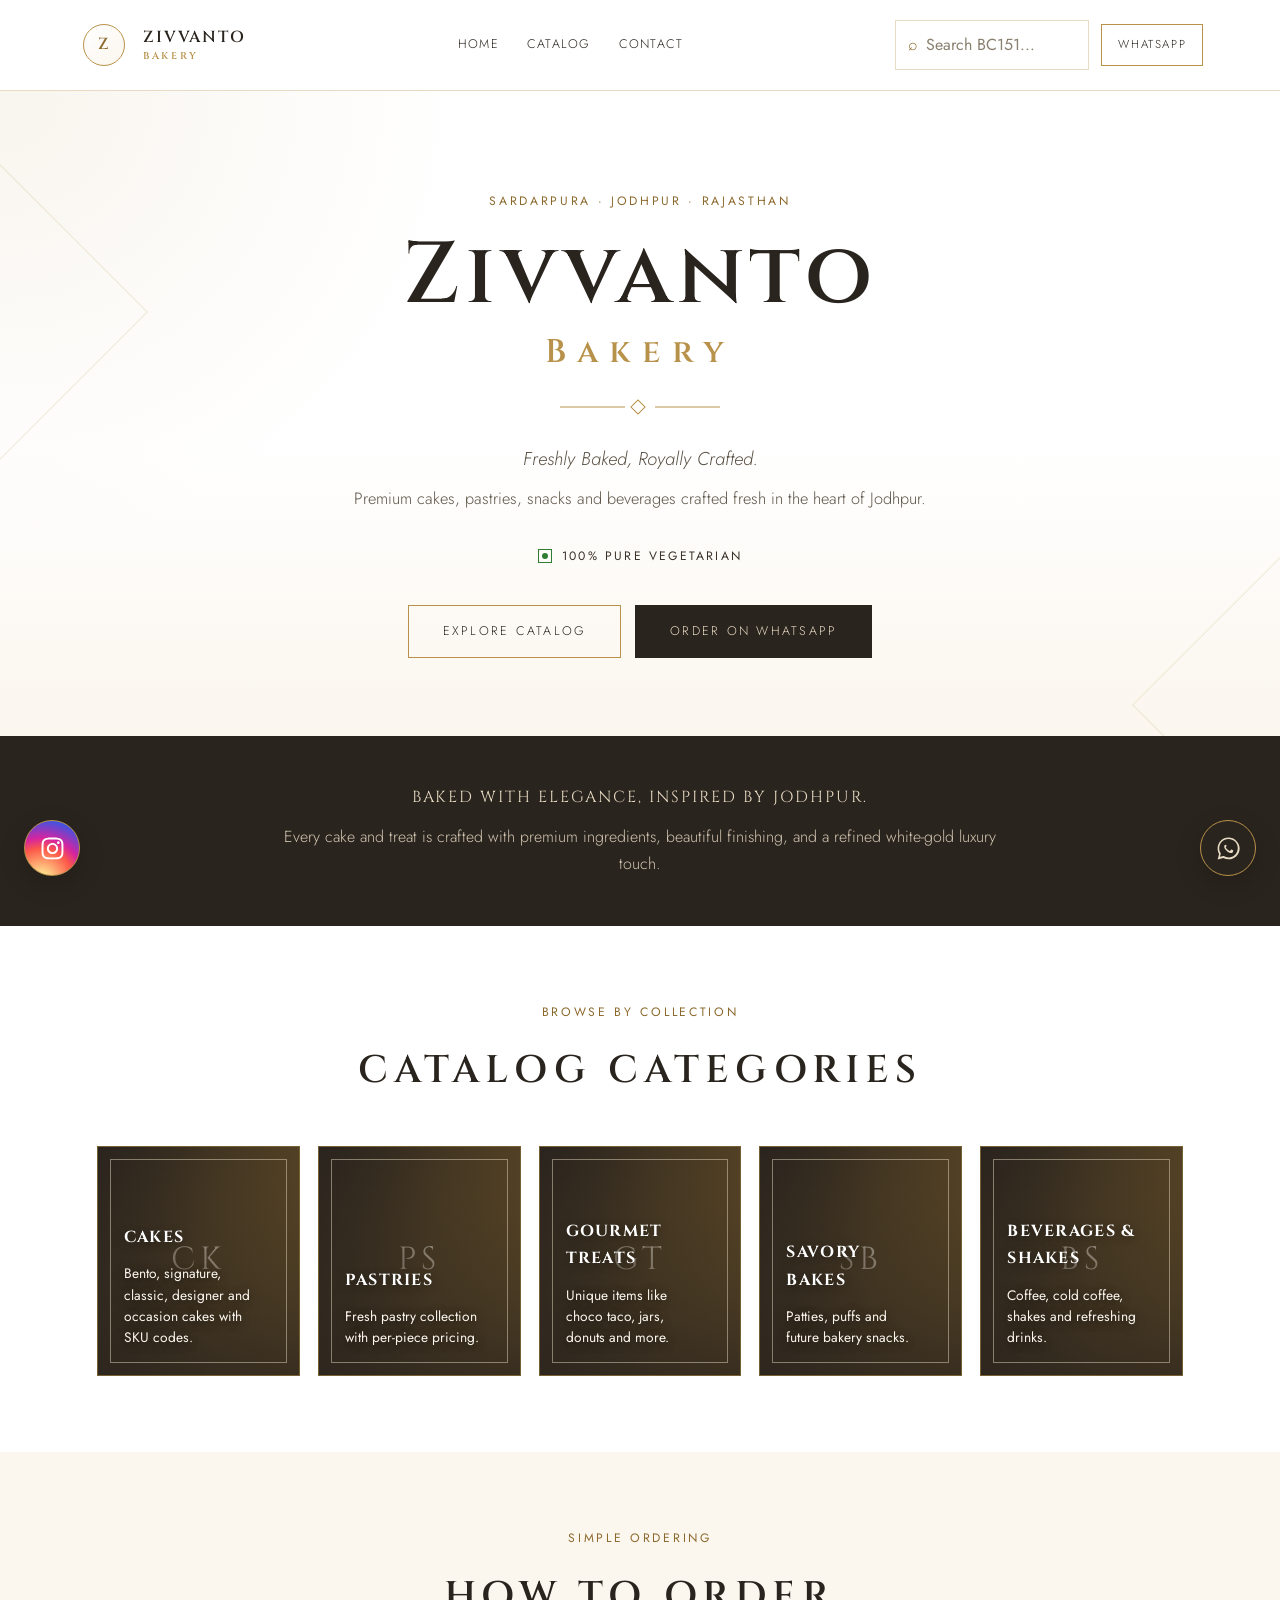
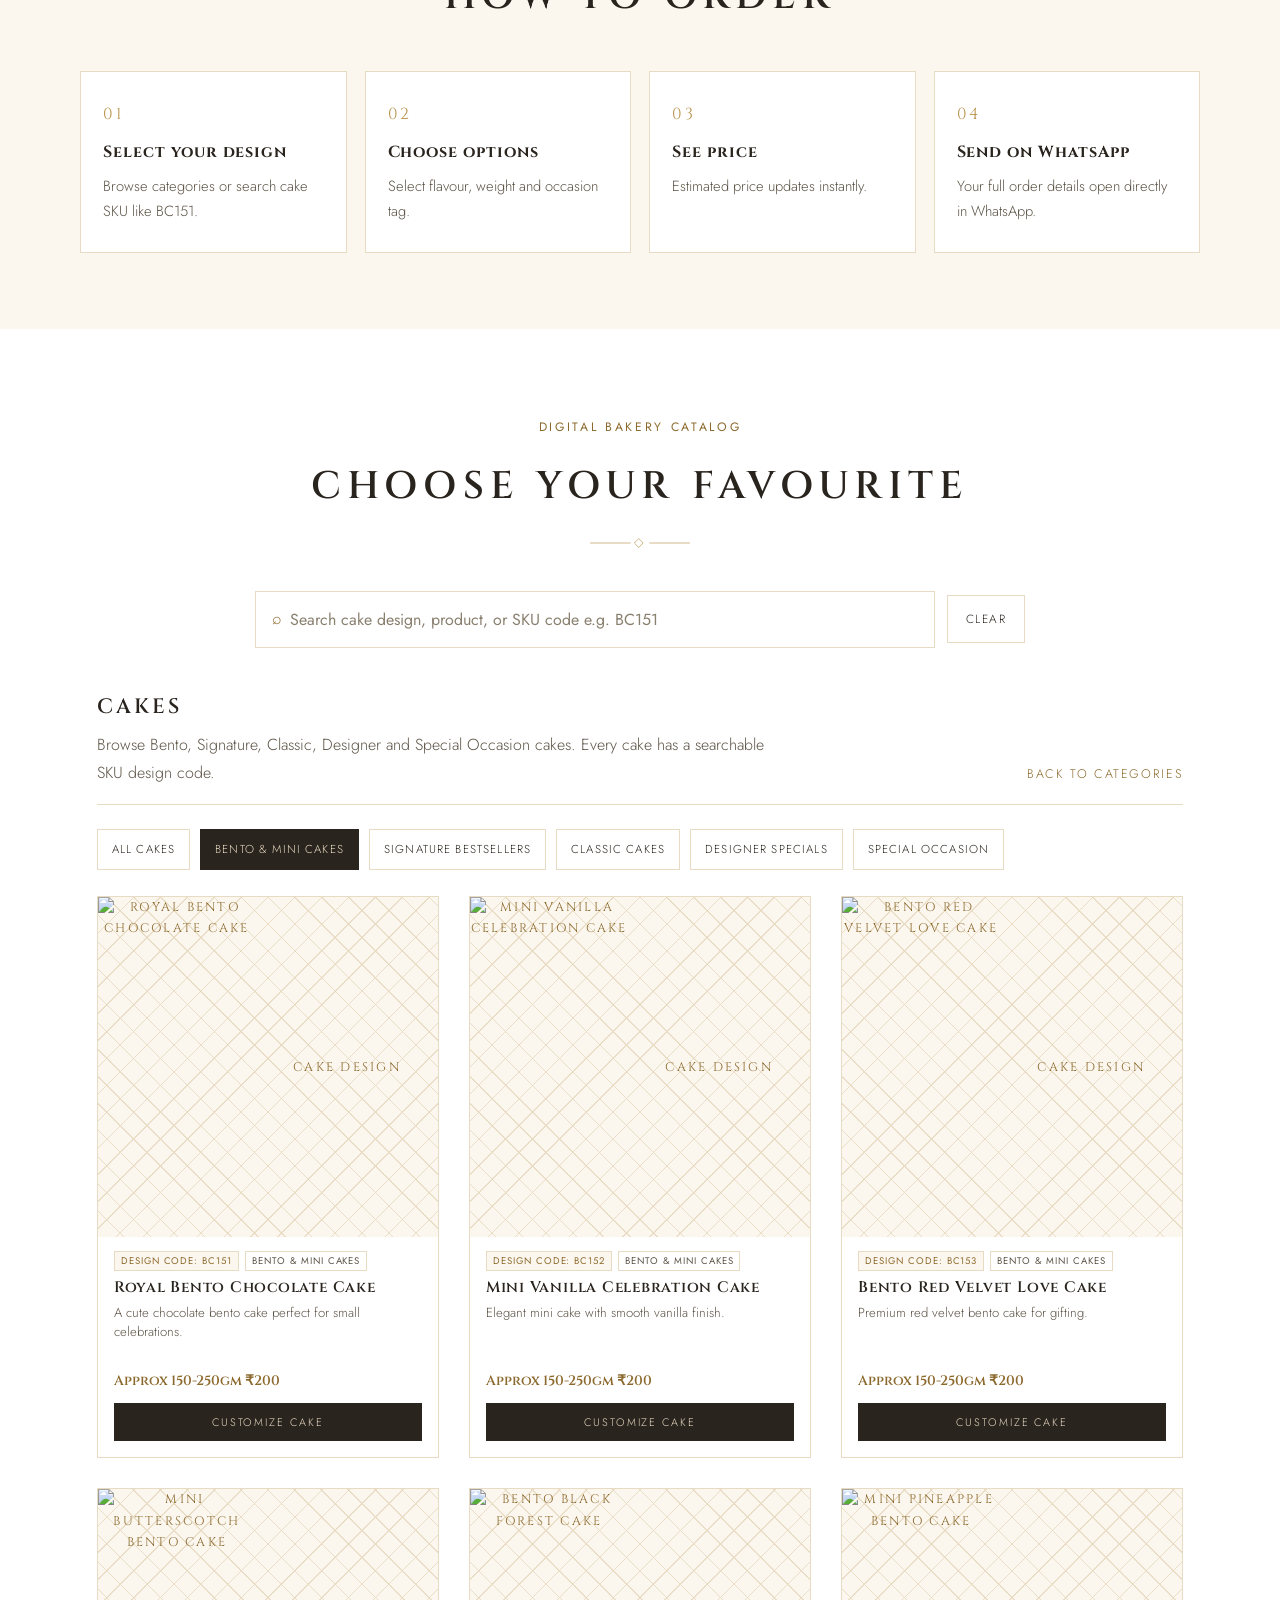
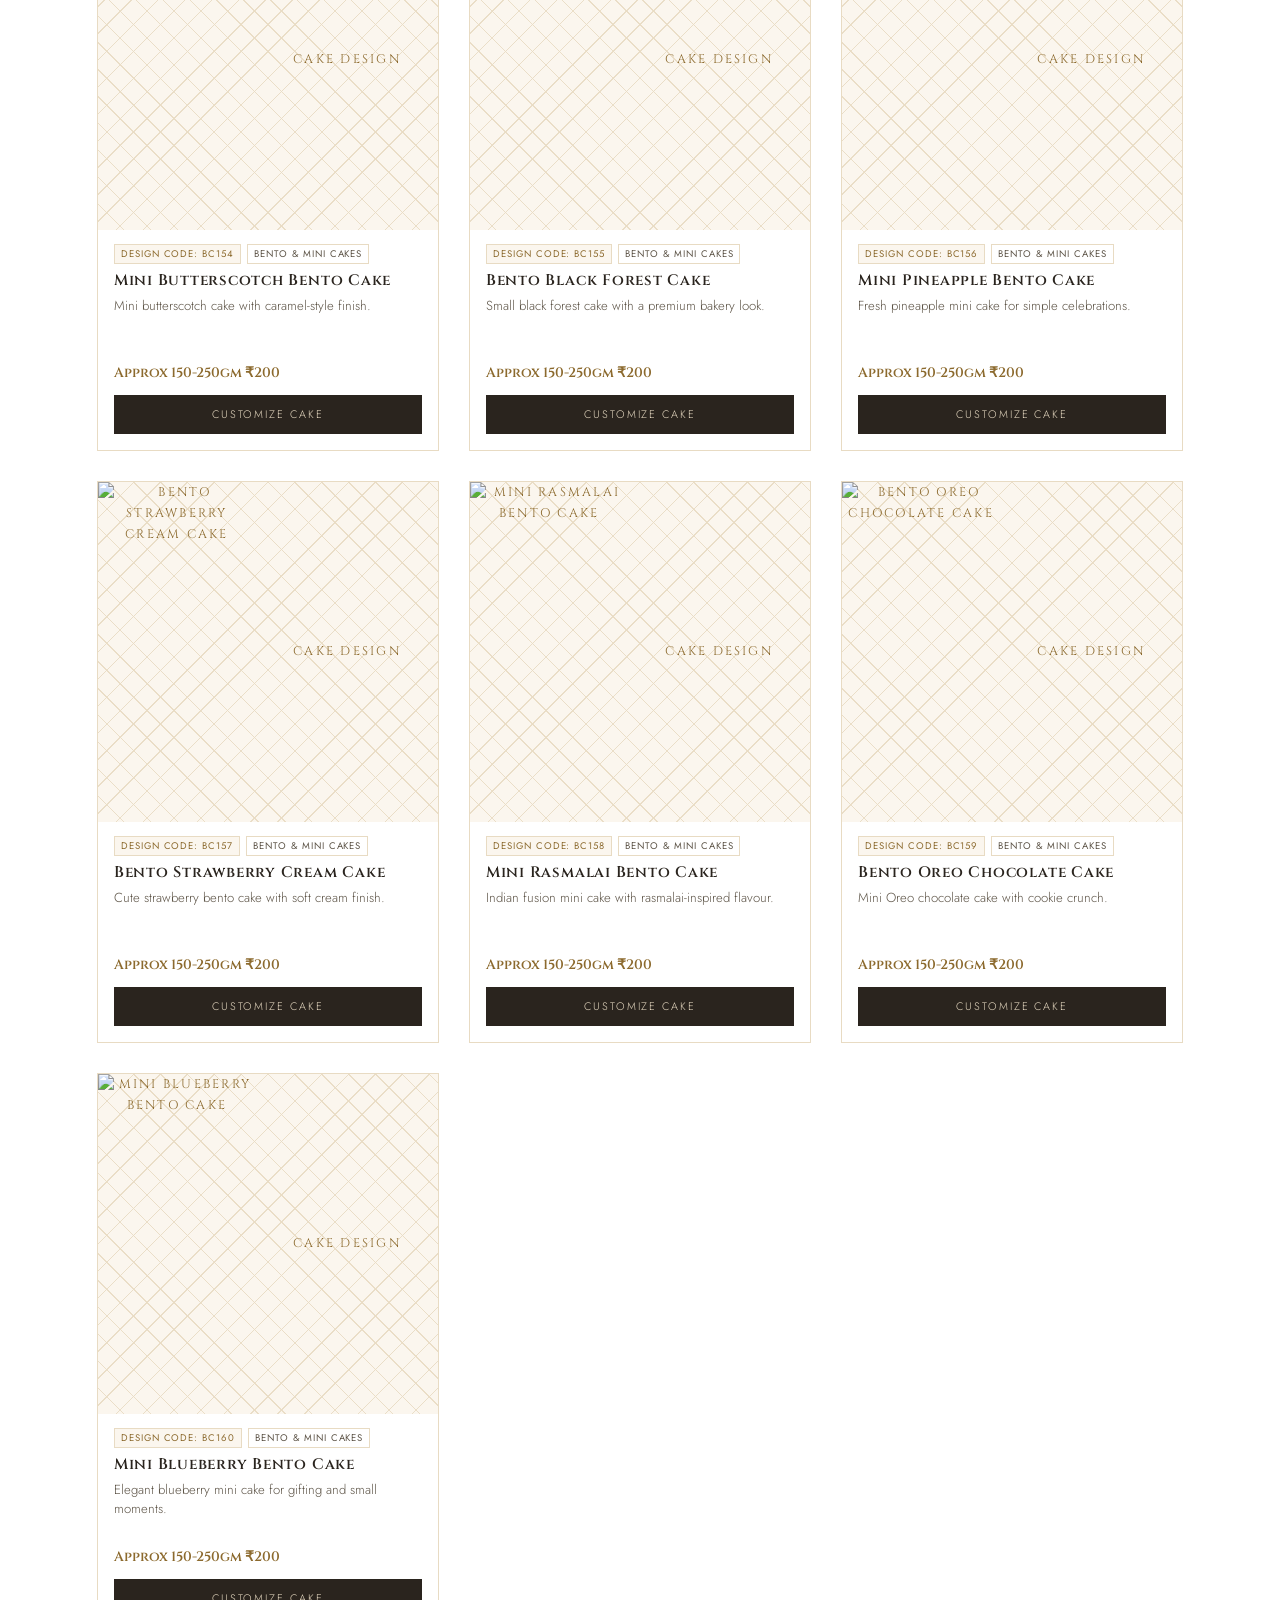
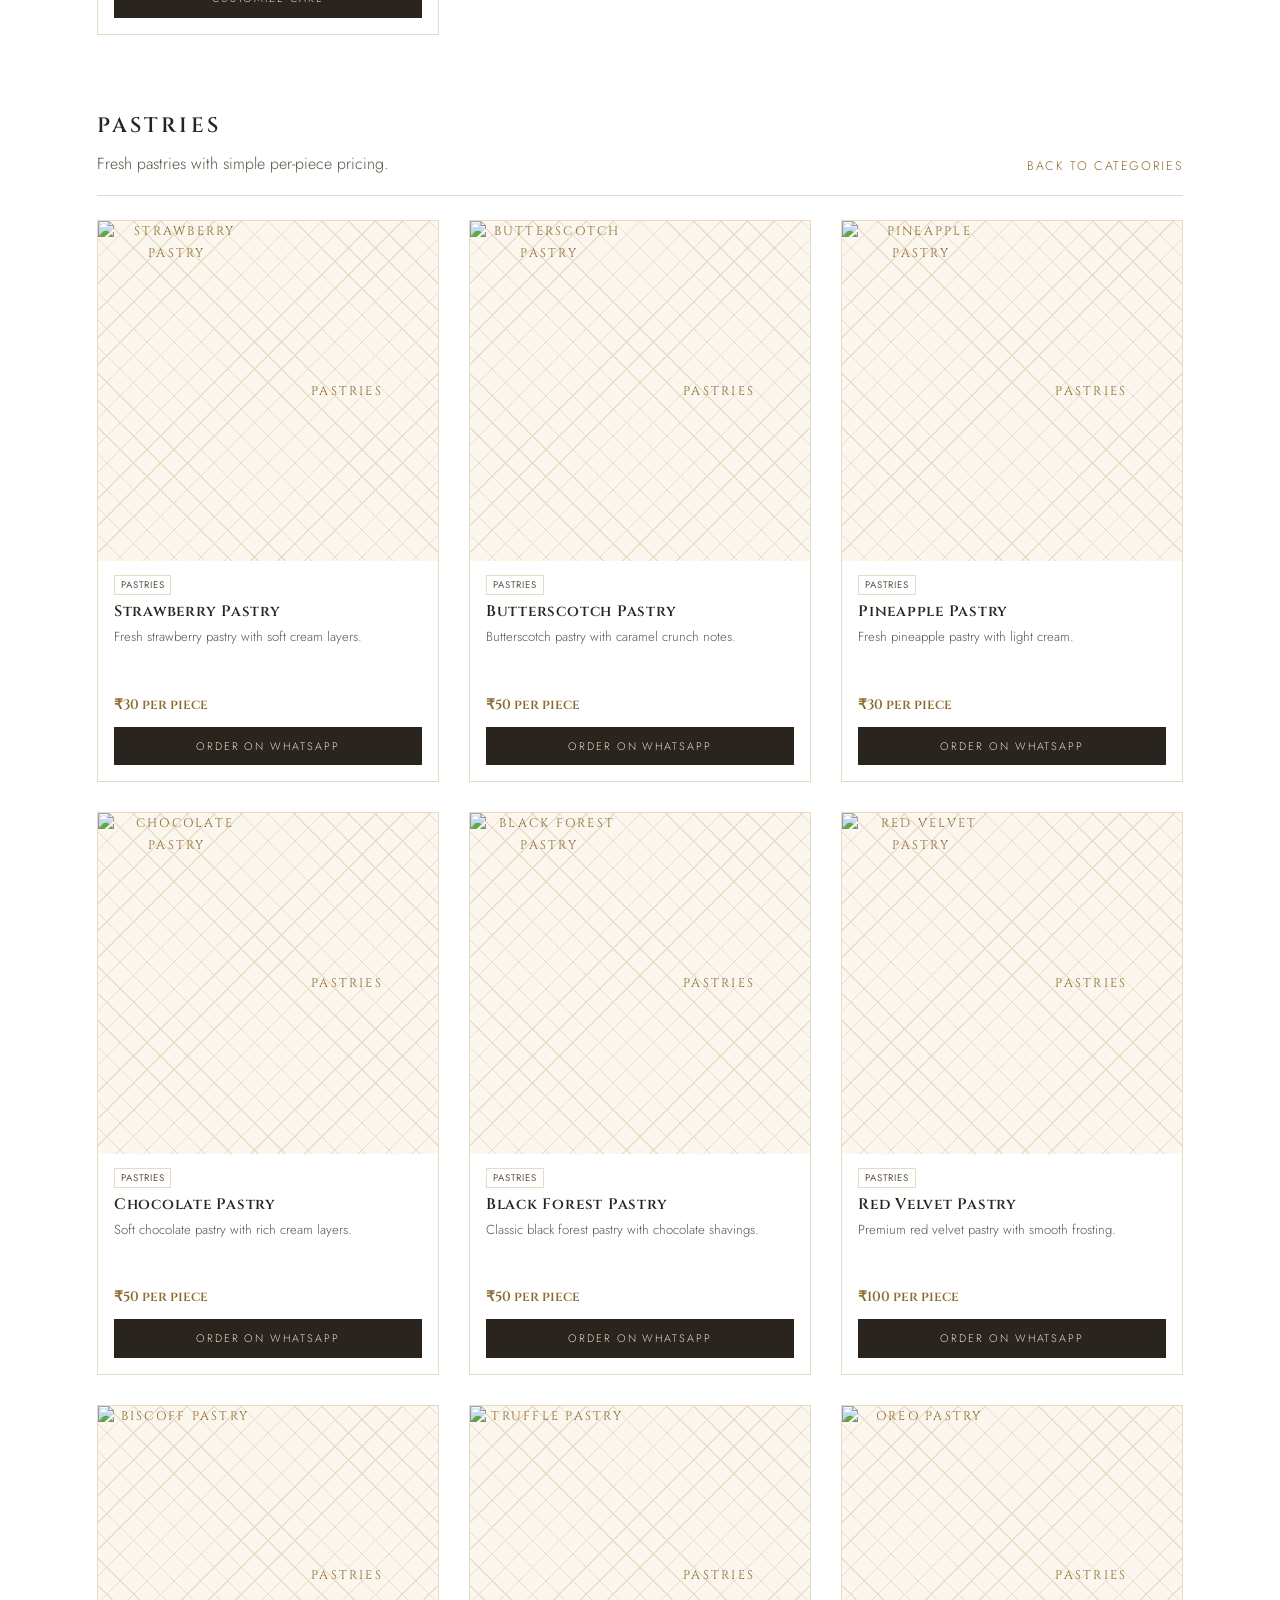
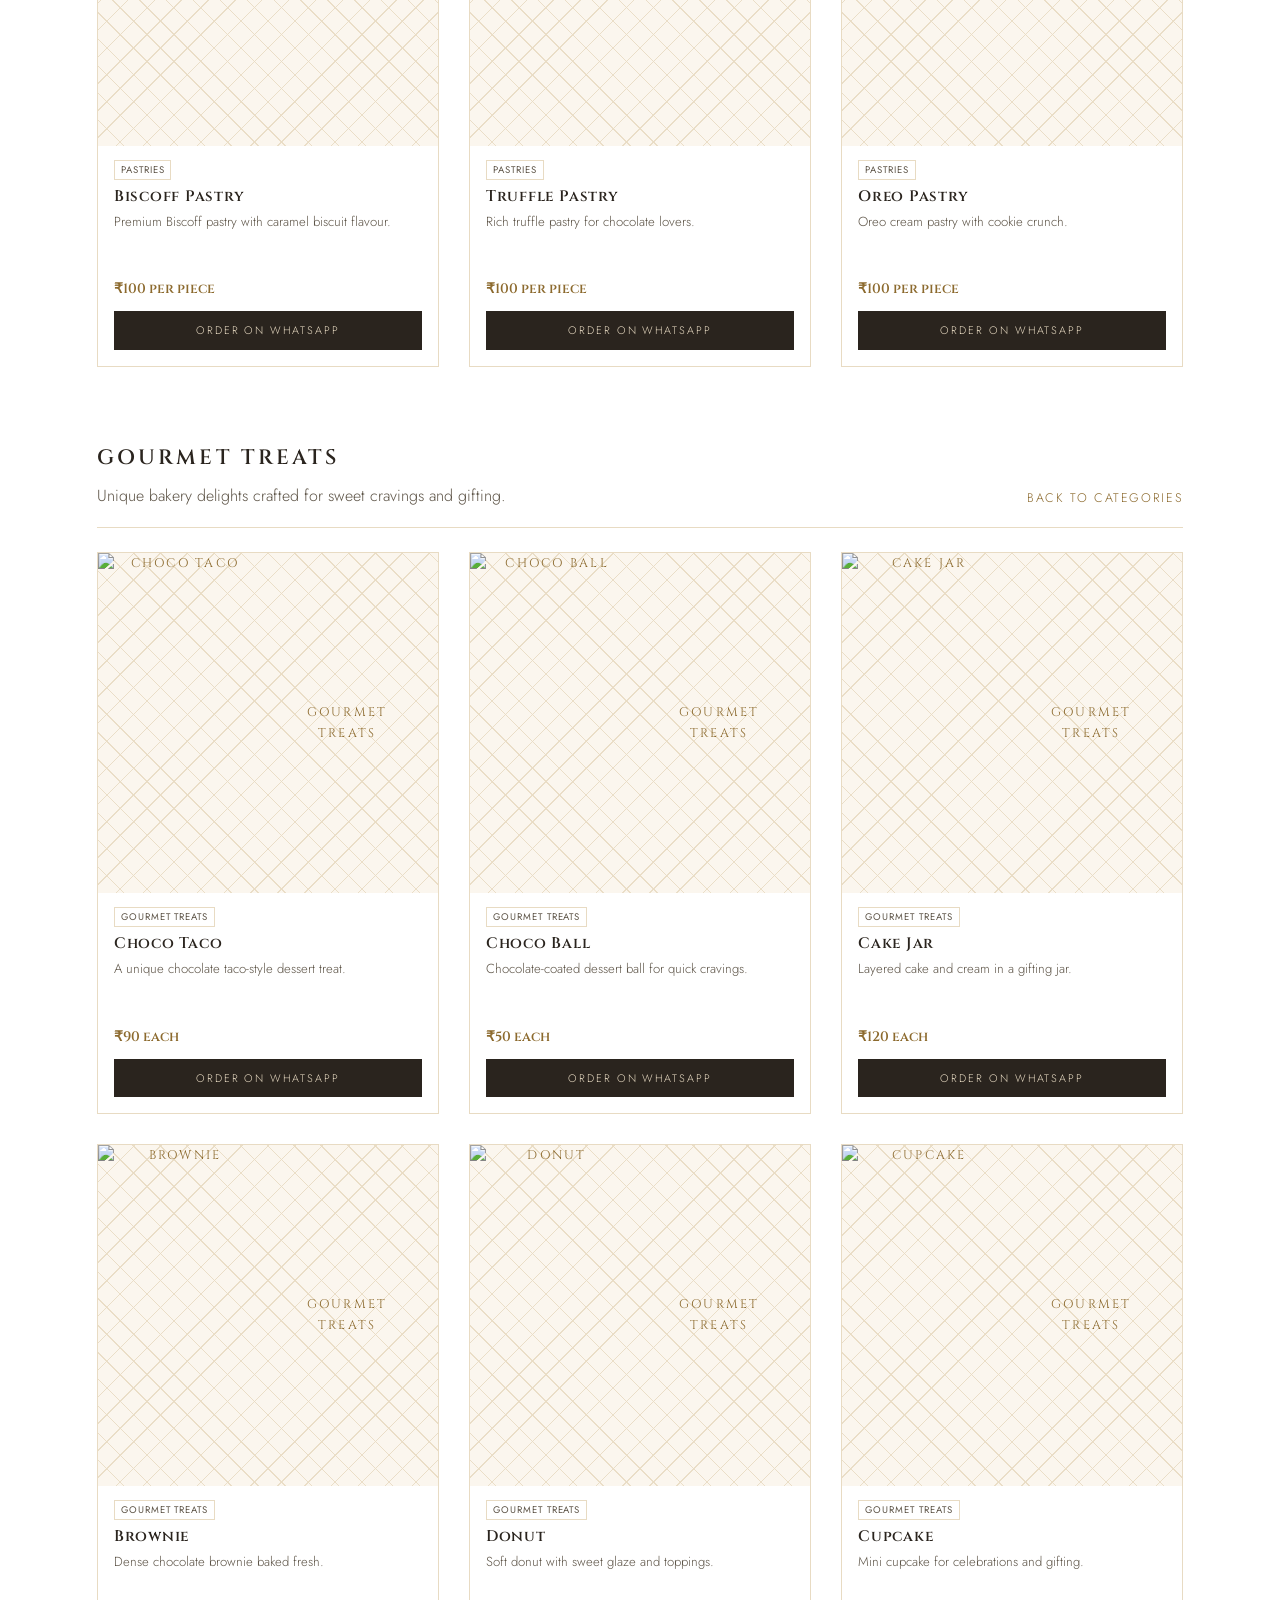
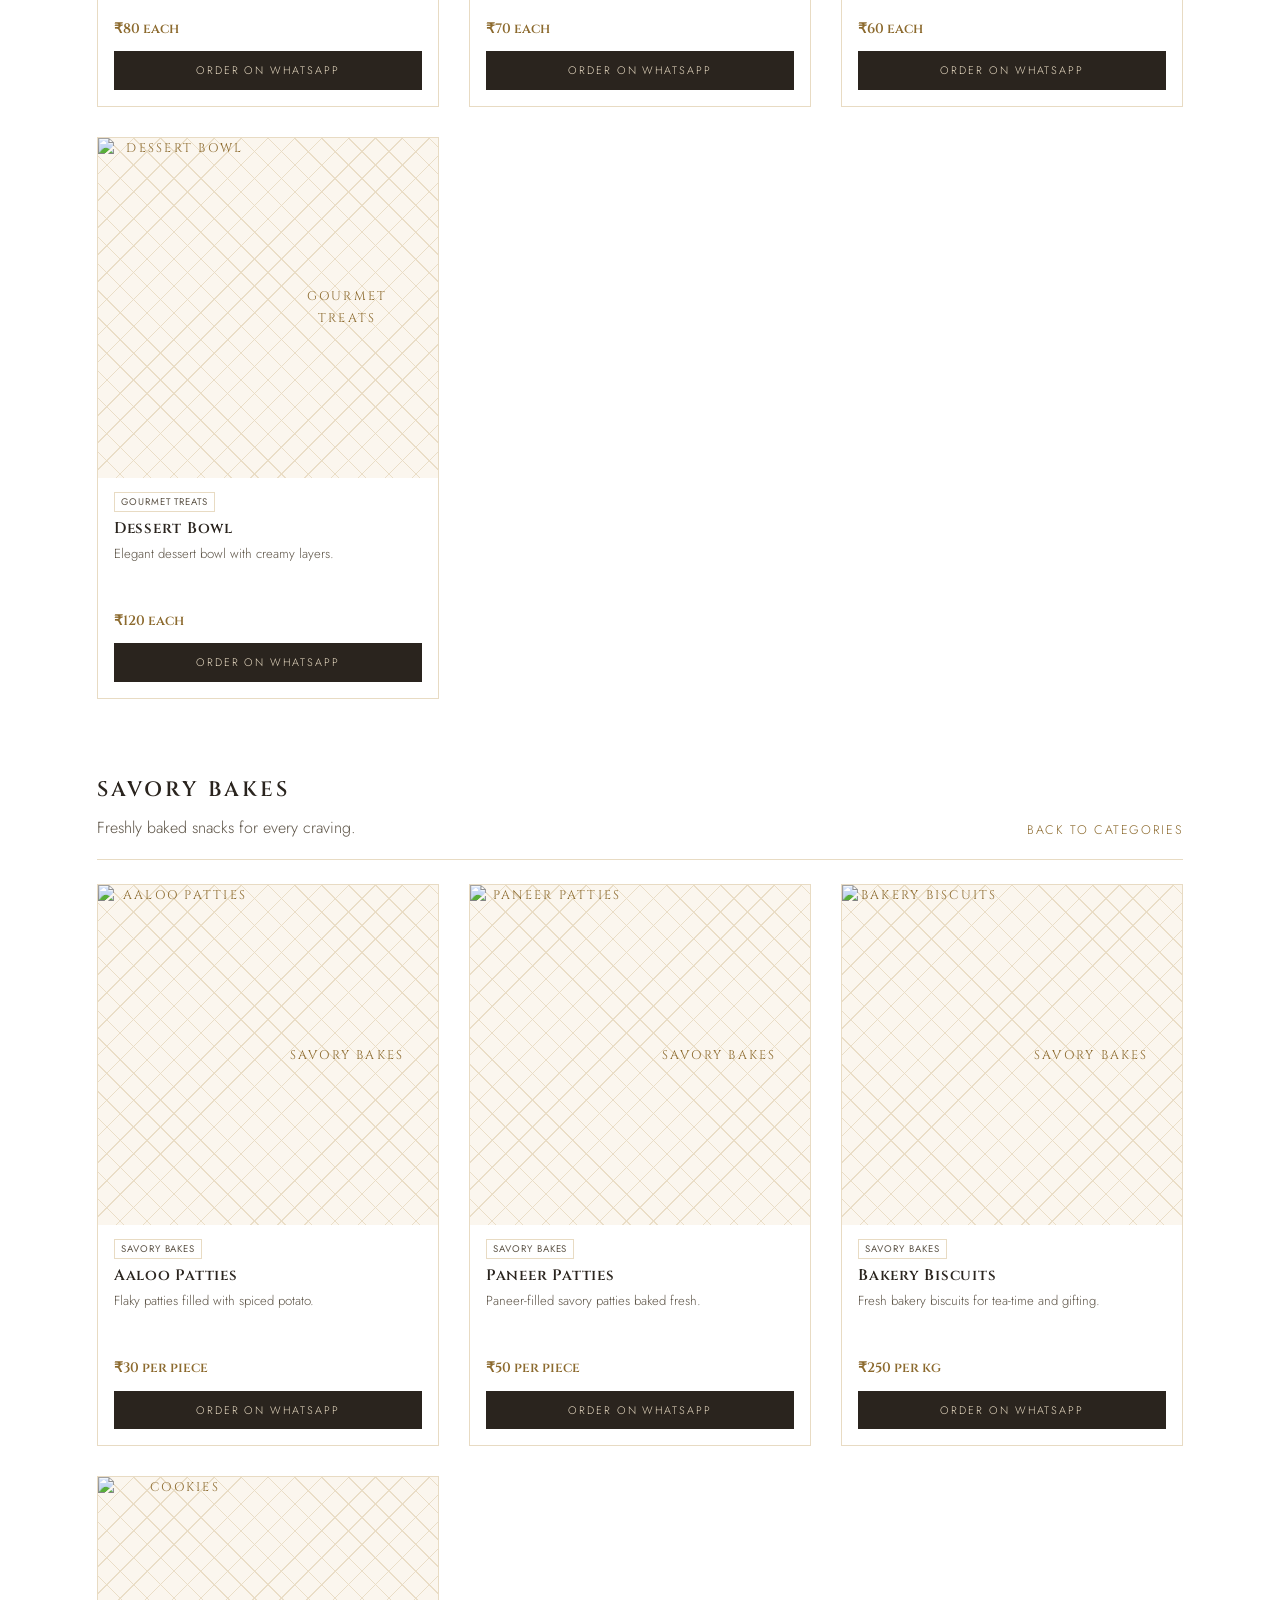
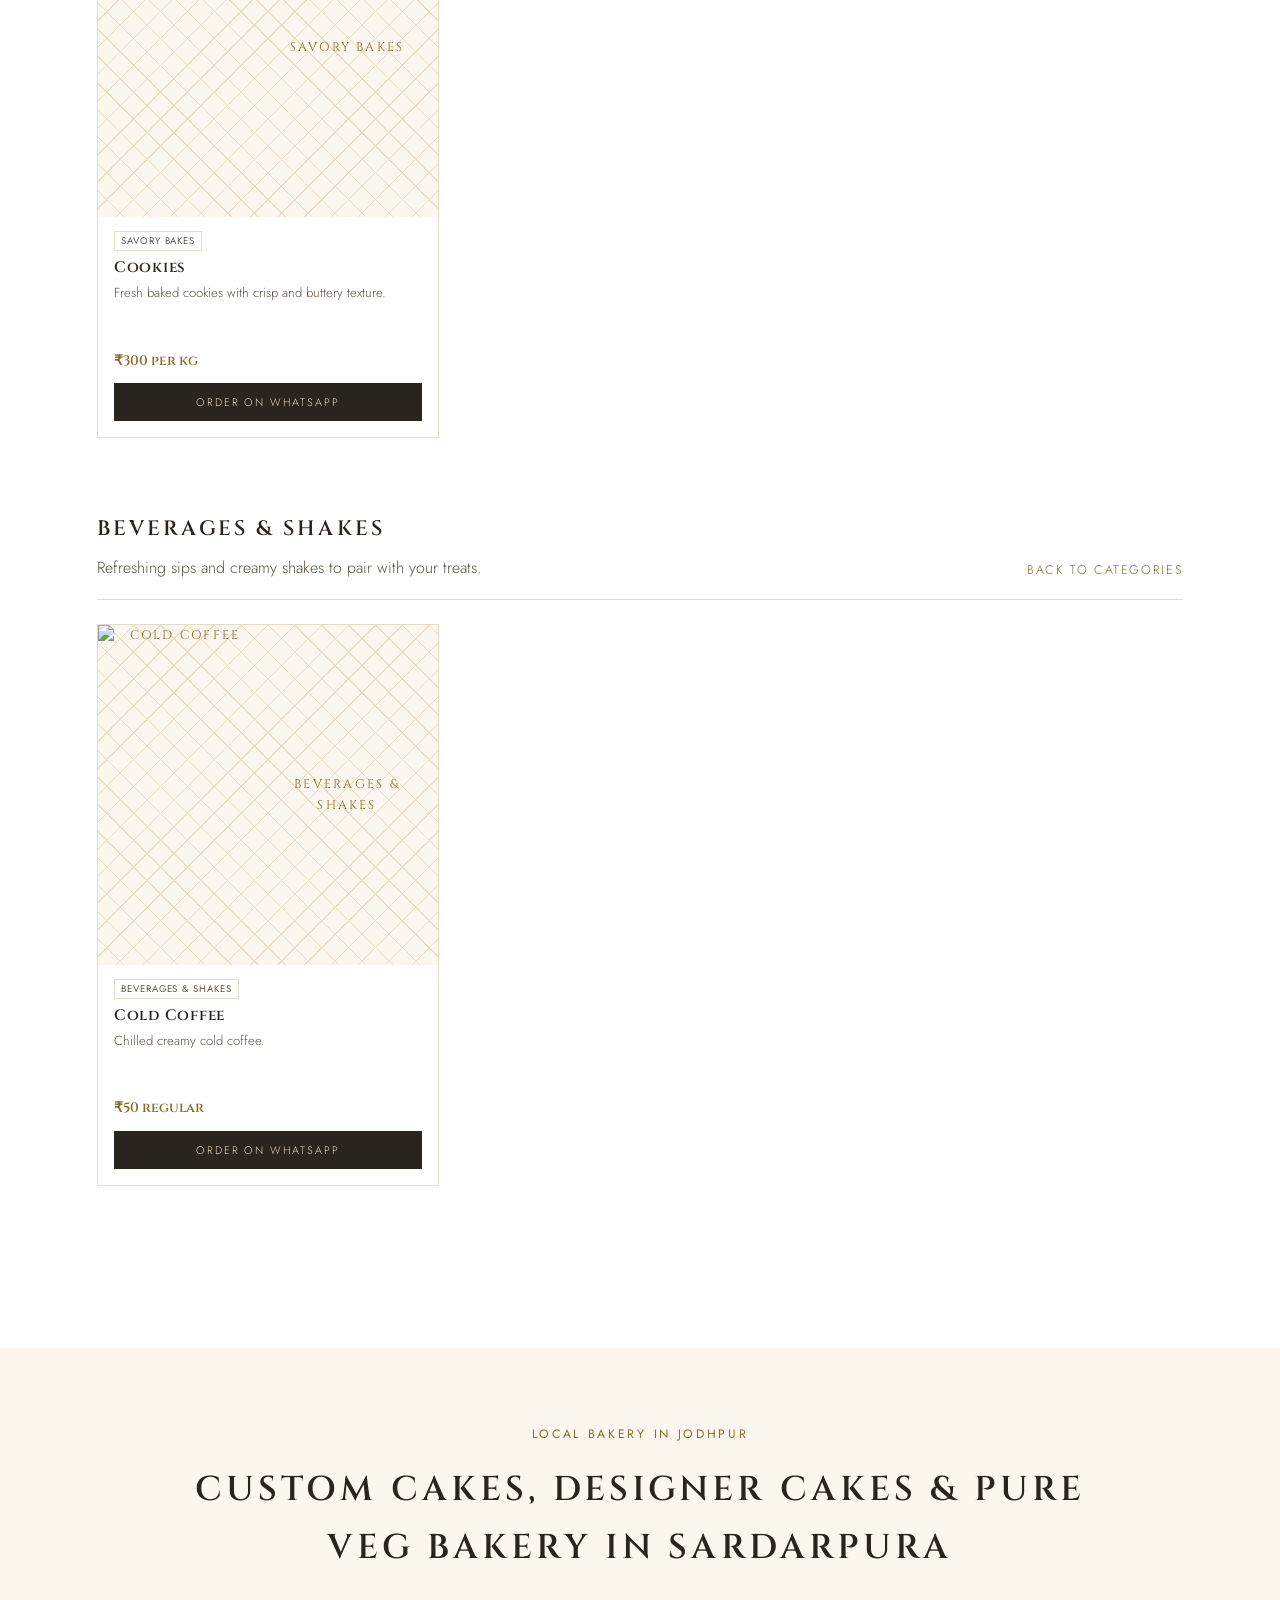
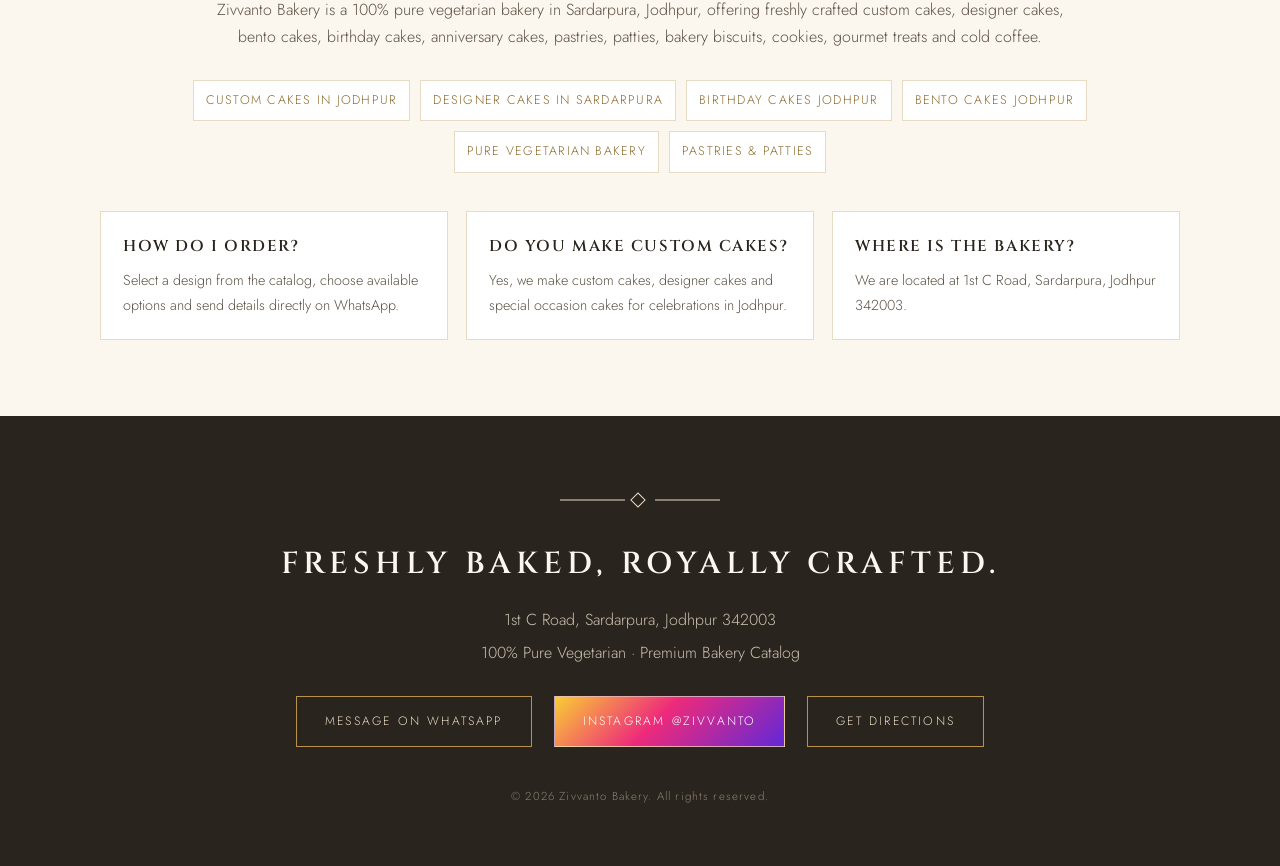
==== index.html @ 373c0b25 "Add files via upload" ====
<!DOCTYPE html>
<html lang="en">
<head>
  <meta charset="UTF-8" />
  <meta name="viewport" content="width=device-width, initial-scale=1.0" />
  <title>Zivvanto Bakery Jodhpur | Custom Cakes, Designer Cakes & Pastries in Sardarpura</title>
  <meta name="description" content="Zivvanto Bakery in Sardarpura, Jodhpur offers 100% pure vegetarian custom cakes, designer cakes, bento cakes, birthday cakes, pastries, patties, biscuits, cookies, gourmet treats and cold coffee. Order on WhatsApp." />
  <meta name="keywords" content="Zivvanto Bakery, bakery in Jodhpur, cake shop in Sardarpura, custom cake Jodhpur, designer cake Jodhpur, birthday cake Jodhpur, bento cake Jodhpur, pure vegetarian bakery Jodhpur, pastries Jodhpur, patties Jodhpur" />
  <meta name="robots" content="index, follow" />
  <link rel="canonical" href="https://zivvanto.github.io/" />
  <meta name="theme-color" content="#b8924a" />
  <meta property="og:type" content="website" />
  <meta property="og:locale" content="en_IN" />
  <meta property="og:title" content="Zivvanto Bakery Jodhpur | Custom Cakes & Premium Bakery Catalog" />
  <meta property="og:description" content="Browse custom cakes, designer cakes, bento cakes, pastries, patties and bakery treats from Zivvanto Bakery, Sardarpura, Jodhpur. Order directly on WhatsApp." />
  <meta property="og:url" content="https://zivvanto.github.io/" />
  <meta property="og:site_name" content="Zivvanto Bakery" />
  <meta property="og:image" content="https://zivvanto.github.io/images/zivvanto-logo.png" />
  <meta name="twitter:card" content="summary_large_image" />
  <meta name="twitter:title" content="Zivvanto Bakery Jodhpur | Custom Cakes & Designer Cakes" />
  <meta name="twitter:description" content="Premium vegetarian bakery catalog in Sardarpura, Jodhpur. Custom cakes, designer cakes, pastries, patties and treats. Order on WhatsApp." />
  <meta name="twitter:image" content="https://zivvanto.github.io/images/zivvanto-logo.png" />
  <script type="application/ld+json">
{
  "@context": "https://schema.org",
  "@graph": [
    {
      "@type": "Bakery",
      "@id": "https://zivvanto.github.io/#bakery",
      "name": "Zivvanto Bakery",
      "url": "https://zivvanto.github.io/",
      "image": "https://zivvanto.github.io/images/zivvanto-logo.png",
      "logo": "https://zivvanto.github.io/images/zivvanto-logo.png",
      "description": "Zivvanto Bakery is a 100% pure vegetarian bakery in Sardarpura, Jodhpur offering custom cakes, designer cakes, bento cakes, birthday cakes, pastries, patties, biscuits, cookies, gourmet treats and cold coffee.",
      "telephone": "+919783081001",
      "priceRange": "₹₹",
      "servesCuisine": "Bakery",
      "address": {
        "@type": "PostalAddress",
        "streetAddress": "1st C Road, Sardarpura",
        "addressLocality": "Jodhpur",
        "addressRegion": "Rajasthan",
        "postalCode": "342003",
        "addressCountry": "IN"
      },
      "areaServed": [
        "Sardarpura",
        "Jodhpur",
        "Rajasthan"
      ],
      "hasMap": "https://maps.app.goo.gl/FEpNd5dUJHxv2KTeA?g_st=ic",
      "sameAs": [
        "https://www.instagram.com/zivvanto"
      ],
      "makesOffer": [
        {
          "@type": "Offer",
          "itemOffered": {
            "@type": "Product",
            "name": "Custom Cakes in Jodhpur"
          }
        },
        {
          "@type": "Offer",
          "itemOffered": {
            "@type": "Product",
            "name": "Designer Cakes in Jodhpur"
          }
        },
        {
          "@type": "Offer",
          "itemOffered": {
            "@type": "Product",
            "name": "Bento Cakes in Jodhpur"
          }
        },
        {
          "@type": "Offer",
          "itemOffered": {
            "@type": "Product",
            "name": "Pastries and Patties in Jodhpur"
          }
        }
      ]
    },
    {
      "@type": "WebSite",
      "@id": "https://zivvanto.github.io/#website",
      "url": "https://zivvanto.github.io/",
      "name": "Zivvanto Bakery Catalog",
      "publisher": {
        "@id": "https://zivvanto.github.io/#bakery"
      },
      "potentialAction": {
        "@type": "SearchAction",
        "target": "https://zivvanto.github.io/?search={search_term_string}",
        "query-input": "required name=search_term_string"
      }
    },
    {
      "@type": "FAQPage",
      "@id": "https://zivvanto.github.io/#faq",
      "mainEntity": [
        {
          "@type": "Question",
          "name": "Where is Zivvanto Bakery located?",
          "acceptedAnswer": {
            "@type": "Answer",
            "text": "Zivvanto Bakery is located at 1st C Road, Sardarpura, Jodhpur 342003, Rajasthan."
          }
        },
        {
          "@type": "Question",
          "name": "Does Zivvanto Bakery make custom cakes in Jodhpur?",
          "acceptedAnswer": {
            "@type": "Answer",
            "text": "Yes. Zivvanto Bakery makes custom cakes, designer cakes, bento cakes, birthday cakes, anniversary cakes and special occasion cakes in Jodhpur."
          }
        },
        {
          "@type": "Question",
          "name": "How can I order from Zivvanto Bakery?",
          "acceptedAnswer": {
            "@type": "Answer",
            "text": "You can browse the website catalog, choose a product or cake design, customize available options and send the order details directly on WhatsApp."
          }
        },
        {
          "@type": "Question",
          "name": "Is Zivvanto Bakery pure vegetarian?",
          "acceptedAnswer": {
            "@type": "Answer",
            "text": "Yes. Zivvanto Bakery offers 100% pure vegetarian bakery items."
          }
        }
      ]
    }
  ]
}
  </script>
  <link rel="preconnect" href="https://fonts.googleapis.com" />
  <link rel="preconnect" href="https://fonts.gstatic.com" crossorigin />
  <link href="https://fonts.googleapis.com/css2?family=Cinzel:wght@500;600;700&family=Jost:ital,wght@0,300;0,400;0,500;0,600;1,400&display=swap" rel="stylesheet" />
  <link rel="stylesheet" href="style.css" />
  <script src="script.js" defer></script>
</head>
<body>
  <header class="site-header" id="top">
    <a href="#home" class="brand-lockup" aria-label="Zivvanto Bakery home">
      <span class="logo-frame header-logo-frame">
        <img class="site-logo" src="images/zivvanto-logo.png" alt="Zivvanto Bakery logo" onerror="this.hidden=true; this.nextElementSibling.hidden=false;" />
        <span class="brand-mark" hidden>Z</span>
      </span>
      <span class="brand-text">
        <span>Zivvanto</span>
        <small>Bakery</small>
      </span>
    </a>

    <nav class="nav" aria-label="Main navigation">
      <a href="#home">Home</a>
      <a href="#catalog">Catalog</a>
      <a href="#contact">Contact</a>
    </nav>

    <div class="header-actions">
      <label class="header-search" aria-label="Search products or SKU">
        <span class="search-icon">⌕</span>
        <input id="headerSearch" type="search" placeholder="Search BC151..." autocomplete="off" />
      </label>
      <a class="header-whatsapp" href="https://wa.me/919783081001?text=Hello%20Zivvanto%20Bakery%2C%20I%20want%20to%20enquire%20about%20your%20cakes%20and%20bakery%20items.%20Please%20share%20details." target="_blank" rel="noopener">WhatsApp</a>
    </div>
  </header>

  <main>
    <section class="hero" id="home">
      <div class="hero-logo">
        <img src="images/zivvanto-logo.png" alt="Zivvanto Bakery logo" onerror="this.parentElement.hidden=true;" />
      </div>
      <p class="eyebrow">Sardarpura · Jodhpur · Rajasthan</p>
      <h1>Zivvanto<span>Bakery</span></h1>

      <svg class="divider" width="160" height="16" viewBox="0 0 160 16" aria-hidden="true">
        <line x1="0" y1="8" x2="65" y2="8" stroke="currentColor" stroke-width="1"/>
        <rect x="73" y="3" width="10" height="10" stroke="currentColor" stroke-width="1" fill="none" transform="rotate(45 78 8)"/>
        <line x1="95" y1="8" x2="160" y2="8" stroke="currentColor" stroke-width="1"/>
      </svg>

      <p class="tagline">Freshly Baked, Royally Crafted.</p>
      <p class="hero-copy">Premium cakes, pastries, snacks and beverages crafted fresh in the heart of Jodhpur.</p>

      <div class="veg-badge"><span class="veg-mark"></span> 100% Pure Vegetarian</div>

      <div class="hero-actions">
        <a href="#catalog" class="btn-primary">Explore Catalog</a>
        <a href="https://wa.me/919783081001?text=Hello%20Zivvanto%20Bakery%2C%20I%20want%20to%20enquire%20about%20your%20cakes%20and%20bakery%20items.%20Please%20share%20details." class="btn-secondary" target="_blank" rel="noopener">Order on WhatsApp</a>
      </div>
    </section>

    <section class="intro-panel" aria-label="Brand introduction">
      <p>Baked with elegance, inspired by Jodhpur.</p>
      <span>Every cake and treat is crafted with premium ingredients, beautiful finishing, and a refined white-gold luxury touch.</span>
    </section>

    <section class="quick-categories" aria-labelledby="quickCategoriesTitle">
      <p class="eyebrow">Browse by Collection</p>
      <h2 id="quickCategoriesTitle">Catalog Categories</h2>
      <div class="category-card-grid">
        <a class="category-card" href="#cakesSection">
          <span class="category-art category-image"><img src="images/category-cakes.jpg" alt="Cakes category" onerror="this.hidden=true; this.nextElementSibling.hidden=false;" /><span hidden>CK</span></span>
          <strong>Cakes</strong>
          <small>Bento, signature, classic, designer and occasion cakes with SKU codes.</small>
        </a>
        <a class="category-card" href="#pastriesSection">
          <span class="category-art category-image"><img src="images/category-pastries.jpg" alt="Pastries category" onerror="this.hidden=true; this.nextElementSibling.hidden=false;" /><span hidden>PS</span></span>
          <strong>Pastries</strong>
          <small>Fresh pastry collection with per-piece pricing.</small>
        </a>
        <a class="category-card" href="#gourmetSection">
          <span class="category-art category-image"><img src="images/category-gourmet-treats.jpg" alt="Gourmet Treats category" onerror="this.hidden=true; this.nextElementSibling.hidden=false;" /><span hidden>GT</span></span>
          <strong>Gourmet Treats</strong>
          <small>Unique items like choco taco, jars, donuts and more.</small>
        </a>
        <a class="category-card" href="#savorySection">
          <span class="category-art category-image"><img src="images/category-savory-bakes.jpg" alt="Savory Bakes category" onerror="this.hidden=true; this.nextElementSibling.hidden=false;" /><span hidden>SB</span></span>
          <strong>Savory Bakes</strong>
          <small>Patties, puffs and future bakery snacks.</small>
        </a>
        <a class="category-card" href="#beveragesSection">
          <span class="category-art category-image"><img src="images/category-beverages-shakes.jpg" alt="Beverages and Shakes category" onerror="this.hidden=true; this.nextElementSibling.hidden=false;" /><span hidden>BS</span></span>
          <strong>Beverages & Shakes</strong>
          <small>Coffee, cold coffee, shakes and refreshing drinks.</small>
        </a>
      </div>
    </section>

    <section class="how-to-order" aria-labelledby="howToOrderTitle">
      <p class="eyebrow">Simple Ordering</p>
      <h2 id="howToOrderTitle">How to Order</h2>
      <div class="steps-grid">
        <div class="step-card"><span>01</span><strong>Select your design</strong><p>Browse categories or search cake SKU like BC151.</p></div>
        <div class="step-card"><span>02</span><strong>Choose options</strong><p>Select flavour, weight and occasion tag.</p></div>
        <div class="step-card"><span>03</span><strong>See price</strong><p>Estimated price updates instantly.</p></div>
        <div class="step-card"><span>04</span><strong>Send on WhatsApp</strong><p>Your full order details open directly in WhatsApp.</p></div>
      </div>
    </section>

    <section class="catalog" id="catalog">
      <div class="section-heading">
        <p class="eyebrow">Digital Bakery Catalog</p>
        <h2>Choose Your Favourite</h2>
        <svg class="divider small" width="100" height="12" viewBox="0 0 160 16" aria-hidden="true">
          <line x1="0" y1="8" x2="65" y2="8" stroke="currentColor" stroke-width="1"/>
          <rect x="73" y="3" width="10" height="10" stroke="currentColor" stroke-width="1" fill="none" transform="rotate(45 78 8)"/>
          <line x1="95" y1="8" x2="160" y2="8" stroke="currentColor" stroke-width="1"/>
        </svg>
      </div>

      <div class="catalog-tools">
        <label class="catalog-search" aria-label="Search catalog">
          <span class="search-icon">⌕</span>
          <input id="catalogSearch" type="search" placeholder="Search cake design, product, or SKU code e.g. BC151" autocomplete="off" />
        </label>
        <button class="clear-search" id="clearSearch" type="button">Clear</button>
      </div>

      <div class="search-results" id="searchResults" hidden>
        <div class="category-head compact">
          <div>
            <h3>Search Results</h3>
            <p id="searchCount">0 products found</p>
          </div>
          <button class="link-button" type="button" id="showAllBtn">Show Full Catalog</button>
        </div>
        <div class="item-grid" id="searchGrid"></div>
      </div>

      <div class="full-catalog" id="fullCatalog">
        <section class="category" id="cakesSection">
          <div class="category-head">
            <div>
              <h3>Cakes</h3>
              <p>Browse Bento, Signature, Classic, Designer and Special Occasion cakes. Every cake has a searchable SKU design code.</p>
            </div>
            <a href="#catalog" class="back-link">Back to Categories</a>
          </div>

          <div class="cake-tabs" id="cakeTabs" aria-label="Cake subcategory filters"></div>
          <div class="item-grid" id="cakeGrid"></div>
        </section>

        <section class="category" id="pastriesSection">
          <div class="category-head">
            <div>
              <h3>Pastries</h3>
              <p>Fresh pastries with simple per-piece pricing.</p>
            </div>
            <a href="#catalog" class="back-link">Back to Categories</a>
          </div>
          <div class="item-grid" id="pastriesGrid"></div>
        </section>

        <section class="category" id="gourmetSection">
          <div class="category-head">
            <div>
              <h3>Gourmet Treats</h3>
              <p>Unique bakery delights crafted for sweet cravings and gifting.</p>
            </div>
            <a href="#catalog" class="back-link">Back to Categories</a>
          </div>
          <div class="item-grid" id="gourmetGrid"></div>
        </section>

        <section class="category" id="savorySection">
          <div class="category-head">
            <div>
              <h3>Savory Bakes</h3>
              <p>Freshly baked snacks for every craving.</p>
            </div>
            <a href="#catalog" class="back-link">Back to Categories</a>
          </div>
          <div class="item-grid" id="savoryGrid"></div>
        </section>

        <section class="category" id="beveragesSection">
          <div class="category-head">
            <div>
              <h3>Beverages & Shakes</h3>
              <p>Refreshing sips and creamy shakes to pair with your treats.</p>
            </div>
            <a href="#catalog" class="back-link">Back to Categories</a>
          </div>
          <div class="item-grid" id="beveragesGrid"></div>
        </section>
      </div>
    </section>
    <section class="seo-local-section" aria-labelledby="seoLocalTitle">
      <p class="eyebrow">Local Bakery in Jodhpur</p>
      <h2 id="seoLocalTitle">Custom Cakes, Designer Cakes & Pure Veg Bakery in Sardarpura</h2>
      <p>Zivvanto Bakery is a 100% pure vegetarian bakery in Sardarpura, Jodhpur, offering freshly crafted custom cakes, designer cakes, bento cakes, birthday cakes, anniversary cakes, pastries, patties, bakery biscuits, cookies, gourmet treats and cold coffee.</p>
      <div class="seo-keyword-grid">
        <span>Custom Cakes in Jodhpur</span>
        <span>Designer Cakes in Sardarpura</span>
        <span>Birthday Cakes Jodhpur</span>
        <span>Bento Cakes Jodhpur</span>
        <span>Pure Vegetarian Bakery</span>
        <span>Pastries & Patties</span>
      </div>
      <div class="faq-mini-grid">
        <article>
          <h3>How do I order?</h3>
          <p>Select a design from the catalog, choose available options and send details directly on WhatsApp.</p>
        </article>
        <article>
          <h3>Do you make custom cakes?</h3>
          <p>Yes, we make custom cakes, designer cakes and special occasion cakes for celebrations in Jodhpur.</p>
        </article>
        <article>
          <h3>Where is the bakery?</h3>
          <p>We are located at 1st C Road, Sardarpura, Jodhpur 342003.</p>
        </article>
      </div>
    </section>

  </main>

  <footer class="site-footer" id="contact">
    <svg class="divider light" width="160" height="16" viewBox="0 0 160 16" aria-hidden="true">
      <line x1="0" y1="8" x2="65" y2="8" stroke="currentColor" stroke-width="1"/>
      <rect x="73" y="3" width="10" height="10" stroke="currentColor" stroke-width="1" fill="none" transform="rotate(45 78 8)"/>
      <line x1="95" y1="8" x2="160" y2="8" stroke="currentColor" stroke-width="1"/>
    </svg>
    <h2>Freshly Baked, Royally Crafted.</h2>
    <p>1st C Road, Sardarpura, Jodhpur 342003</p>
    <p>100% Pure Vegetarian · Premium Bakery Catalog</p>
    <div class="footer-actions">
      <a href="https://wa.me/919783081001?text=Hello%20Zivvanto%20Bakery%2C%20I%20want%20to%20enquire%20about%20your%20cakes%20and%20bakery%20items.%20Please%20share%20details." class="btn-whatsapp" target="_blank" rel="noopener">Message on WhatsApp</a>
      <a href="https://www.instagram.com/zivvanto" class="btn-whatsapp footer-instagram" target="_blank" rel="noopener">Instagram @zivvanto</a>
      <a href="https://maps.app.goo.gl/FEpNd5dUJHxv2KTeA?g_st=ic" class="btn-whatsapp outline" target="_blank" rel="noopener">Get Directions</a>
    </div>
    <p class="footer-note">© 2026 Zivvanto Bakery. All rights reserved.</p>
  </footer>

  <a href="https://www.instagram.com/zivvanto" class="float-instagram" target="_blank" rel="noopener" aria-label="Visit Zivvanto Bakery on Instagram">
    <svg viewBox="0 0 448 512" aria-hidden="true"><path d="M224.1 141c-63.6 0-114.9 51.3-114.9 114.9S160.5 370.8 224.1 370.8 339 319.5 339 255.9 287.7 141 224.1 141zm0 189.6c-41.1 0-74.7-33.5-74.7-74.7s33.5-74.7 74.7-74.7 74.7 33.5 74.7 74.7-33.6 74.7-74.7 74.7zm146.4-194.3c0 14.9-12 26.8-26.8 26.8-14.9 0-26.8-12-26.8-26.8s12-26.8 26.8-26.8 26.8 12 26.8 26.8zm76.1 27.2c-1.7-35.9-9.9-67.7-36.2-93.9S352.4 35.1 316.5 33.4c-37-2.1-147.9-2.1-184.9 0-35.8 1.7-67.6 9.9-93.9 36.1S3.2 127.5 1.5 163.4c-2.1 37-2.1 147.9 0 184.9 1.7 35.9 9.9 67.7 36.2 93.9s58 34.5 93.9 36.2c37 2.1 147.9 2.1 184.9 0 35.9-1.7 67.7-9.9 93.9-36.2s34.5-58 36.2-93.9c2.1-37 2.1-147.8 0-184.8zM398.8 388c-7.8 19.6-22.9 34.7-42.6 42.6-29.5 11.7-99.5 9-132.1 9s-102.7 2.6-132.1-9c-19.6-7.8-34.7-22.9-42.6-42.6-11.7-29.5-9-99.5-9-132.1s-2.6-102.7 9-132.1c7.8-19.6 22.9-34.7 42.6-42.6 29.5-11.7 99.5-9 132.1-9s102.7-2.6 132.1 9c19.6 7.8 34.7 22.9 42.6 42.6 11.7 29.5 9 99.5 9 132.1s2.7 102.7-9 132.1z"/></svg>
  </a>

  <a href="https://wa.me/919783081001?text=Hello%20Zivvanto%20Bakery%2C%20I%20want%20to%20enquire%20about%20your%20cakes%20and%20bakery%20items.%20Please%20share%20details." class="float-whatsapp" target="_blank" rel="noopener" aria-label="Chat with us on WhatsApp">
    <svg viewBox="0 0 448 512" aria-hidden="true"><path d="M380.9 97.1C339 55.1 283.2 32 224.1 32c-122.7 0-222.7 100-222.7 222.8c0 39.3 10.2 77.8 29.7 111.8L1.9 480l116.6-30.6c33.5 18.3 71.3 28 109.6 28h.1c122.8 0 224.1-100 224.1-222.8c0-59.5-25.8-115.2-71.4-157.5zM224.1 438.5c-34.2 0-67.7-9.2-96.9-26.6l-7-4.1l-72 18.9l19.2-70l-4.5-7.2c-19-30.1-29.1-64.9-29.1-100.7c0-104.3 85-189.3 189.4-189.3c50.6 0 98.1 19.7 133.8 55.5c35.7 35.8 56.3 83.2 56.2 133.9c0 104.4-85 189.6-189.1 189.6zm103.3-141.7c-5.7-2.8-33.5-16.5-38.7-18.4c-5.2-1.9-9-2.8-12.8 2.8c-3.8 5.7-14.6 18.4-17.9 22.2c-3.3 3.8-6.6 4.3-12.3 1.4c-33.3-16.6-55.1-29.6-77-67.1c-5.8-10 5.8-9.3 16.6-31c1.8-3.8.9-7.1-1-9.9c-1.9-2.8-4.3-6.6-6.6-9.9c-2.3-3.3-4.7-4.7-7.5-4.7c-2.8 0-5.7 0-8.5-.5c-2.8-.5-7.1-1.4-10.9 2.8c-3.8 4.3-15.1 15.6-15.1 37.5c0 22 16 43.3 18.2 46.3c2.3 3.3 31.6 48.3 76.7 67.7c45.2 19.5 45.2 13 53.4 12.2c8.2-.9 26.7-11 30.5-21.6c3.8-10.6 3.8-19.7 2.7-21.6c-1.1-1.9-3.8-2.8-7.5-4.7z"/></svg>
  </a>

  <div class="modal-backdrop" id="orderModal" hidden>
    <div class="modal" role="dialog" aria-modal="true" aria-labelledby="modalTitle">
      <button class="modal-close" type="button" id="modalClose" aria-label="Close order form">×</button>
      <div id="modalContent"></div>
    </div>
  </div>
</body>
</html>
---- style.css ----
:root {
  --white: #ffffff;
  --ivory: #fbf6ee;
  --ivory-2: #f7efe2;
  --charcoal: #2a241e;
  --soft-charcoal: #3a3128;
  --muted: #5c5346;
  --gold: #b8924a;
  --gold-light: #e8dbc3;
  --gold-pale: #f4ead7;
  --gold-deep: #8c6a2e;
  --green: #2e7d32;
  --blue: #1d5f92;
  --danger: #9b2f2f;
  --shadow: 0 18px 48px rgba(42, 36, 30, 0.08);
}

* {
  margin: 0;
  padding: 0;
  box-sizing: border-box;
}

/* Keep hidden elements truly hidden (fixes blank popup on page load) */
[hidden] {
  display: none !important;
}


html {
  scroll-behavior: smooth;
}

body {
  font-family: 'Jost', -apple-system, BlinkMacSystemFont, 'Segoe UI', sans-serif;
  font-weight: 300;
  color: var(--charcoal);
  background: var(--white);
  line-height: 1.7;
}

body.modal-open {
  overflow: hidden;
}

img {
  max-width: 100%;
  display: block;
}

button,
input,
select,
textarea {
  font: inherit;
}

button,
a {
  -webkit-tap-highlight-color: transparent;
}

h1,
h2,
h3,
h4,
.brand-mark,
.brand-text,
.item-price,
.estimated-price,
.summary-price {
  font-family: 'Cinzel', Georgia, serif;
  font-weight: 600;
}



/* ===== Logo Image ===== */
.logo-frame {
  display: inline-flex;
  align-items: center;
  justify-content: center;
  flex: 0 0 auto;
}

.header-logo-frame {
  width: 54px;
  height: 54px;
}

.site-logo {
  width: 54px;
  height: 54px;
  object-fit: contain;
  display: block;
}

.hero-logo {
  width: min(320px, 78vw);
  margin: 0 auto 26px;
  display: flex;
  justify-content: center;
}

.hero-logo img {
  width: 100%;
  height: auto;
  max-height: 190px;
  object-fit: contain;
  filter: drop-shadow(0 18px 30px rgba(42, 36, 30, 0.10));
}

/* ===== Header ===== */
.site-header {
  display: flex;
  justify-content: space-between;
  align-items: center;
  gap: 22px;
  padding: 18px 6%;
  border-bottom: 1px solid var(--gold-light);
  position: sticky;
  top: 0;
  background: rgba(255, 255, 255, 0.94);
  backdrop-filter: blur(8px);
  z-index: 100;
}

.brand-lockup {
  display: inline-flex;
  align-items: center;
  gap: 12px;
  color: var(--charcoal);
  text-decoration: none;
  min-width: max-content;
}

.brand-mark {
  width: 42px;
  height: 42px;
  border: 1px solid var(--gold);
  color: var(--gold-deep);
  display: inline-flex;
  align-items: center;
  justify-content: center;
  border-radius: 50%;
  letter-spacing: 0.04em;
  background: linear-gradient(135deg, var(--white), var(--ivory));
}

.brand-text {
  display: grid;
  line-height: 1.05;
  letter-spacing: 0.12em;
  text-transform: uppercase;
  font-size: 1rem;
}

.brand-text small {
  color: var(--gold);
  font-size: 0.62rem;
  letter-spacing: 0.28em;
  margin-top: 5px;
}

.nav {
  display: flex;
  align-items: center;
  gap: 28px;
}

.nav a {
  font-size: 0.78rem;
  letter-spacing: 0.1em;
  text-transform: uppercase;
  text-decoration: none;
  color: var(--charcoal);
  transition: color 0.25s ease;
}

.nav a:hover {
  color: var(--gold-deep);
}

.header-actions {
  display: flex;
  align-items: center;
  gap: 12px;
}

.header-search,
.catalog-search {
  border: 1px solid var(--gold-light);
  background: var(--white);
  display: inline-flex;
  align-items: center;
  gap: 8px;
  padding: 10px 12px;
}

.header-search input,
.catalog-search input {
  border: 0;
  outline: 0;
  color: var(--charcoal);
  background: transparent;
  width: 150px;
  font-weight: 400;
}

.header-search input::placeholder,
.catalog-search input::placeholder {
  color: #8a8070;
}

.search-icon {
  color: var(--gold-deep);
  font-size: 1rem;
  line-height: 1;
}

.header-whatsapp {
  border: 1px solid var(--gold);
  color: var(--charcoal);
  text-decoration: none;
  text-transform: uppercase;
  letter-spacing: 0.14em;
  font-size: 0.72rem;
  padding: 10px 16px;
  transition: background 0.25s ease, color 0.25s ease;
}

.header-whatsapp:hover {
  background: var(--gold);
  color: var(--white);
}

/* ===== Shared Components ===== */
.eyebrow {
  font-size: 0.76rem;
  letter-spacing: 0.22em;
  text-transform: uppercase;
  color: var(--gold-deep);
  margin-bottom: 16px;
  font-weight: 400;
}

.divider {
  display: block;
  margin: 28px auto;
  color: var(--gold);
}

.divider.small {
  width: 100px;
  height: 12px;
  margin: 18px auto 0;
}

.divider.light {
  color: var(--gold-light);
  margin: 0 auto 30px;
}

.btn-primary,
.btn-secondary,
.btn-order,
.btn-whatsapp,
.clear-search,
.link-button,
.form-button {
  cursor: pointer;
  border-radius: 0;
}

.btn-primary,
.btn-secondary {
  display: inline-block;
  padding: 15px 34px;
  border: 1px solid var(--gold);
  color: var(--charcoal);
  text-decoration: none;
  font-size: 0.78rem;
  letter-spacing: 0.18em;
  text-transform: uppercase;
  transition: background 0.3s ease, color 0.3s ease, border-color 0.3s ease;
  background: transparent;
  text-align: center;
}

.btn-primary:hover,
.btn-primary:focus-visible {
  background: var(--gold);
  color: var(--white);
}

.btn-secondary {
  border-color: var(--charcoal);
  background: var(--charcoal);
  color: var(--gold-light);
}

.btn-secondary:hover,
.btn-secondary:focus-visible {
  background: var(--gold-deep);
  border-color: var(--gold-deep);
  color: var(--white);
}

/* ===== Hero ===== */
.hero {
  text-align: center;
  padding: 100px 6% 78px;
  position: relative;
  overflow: hidden;
  background:
    radial-gradient(circle at top left, rgba(232, 219, 195, 0.28), transparent 32%),
    linear-gradient(180deg, var(--white) 0%, #fff 55%, var(--ivory) 100%);
}

.hero::before,
.hero::after {
  content: '';
  position: absolute;
  width: 220px;
  height: 220px;
  border: 1px solid rgba(184, 146, 74, 0.18);
  transform: rotate(45deg);
  pointer-events: none;
}

.hero::before {
  left: -120px;
  top: 110px;
}

.hero::after {
  right: -120px;
  bottom: -80px;
}

.hero h1 {
  font-size: clamp(2.4rem, 9vw, 5.4rem);
  line-height: 1.12;
  letter-spacing: 0.06em;
  position: relative;
}

.hero h1 span {
  display: block;
  font-size: 0.38em;
  letter-spacing: 0.34em;
  color: var(--gold);
  margin-top: 10px;
}

.tagline {
  max-width: 520px;
  margin: 0 auto 10px;
  font-style: italic;
  font-size: 1.16rem;
  color: var(--muted);
}

.hero-copy {
  max-width: 640px;
  margin: 0 auto 28px;
  color: var(--muted);
  font-size: 1.02rem;
}

.veg-badge {
  display: inline-flex;
  align-items: center;
  gap: 10px;
  font-size: 0.76rem;
  letter-spacing: 0.18em;
  text-transform: uppercase;
  margin-bottom: 38px;
  color: var(--soft-charcoal);
  font-weight: 400;
}

.veg-mark {
  width: 14px;
  height: 14px;
  border: 1.5px solid var(--green);
  display: inline-flex;
  align-items: center;
  justify-content: center;
}

.veg-mark::after {
  content: '';
  width: 6px;
  height: 6px;
  border-radius: 50%;
  background: var(--green);
}

.hero-actions,
.visit-actions,
.footer-actions {
  display: flex;
  flex-wrap: wrap;
  justify-content: center;
  gap: 14px;
}

/* ===== Intro / Categories / Steps ===== */
.intro-panel {
  background: var(--charcoal);
  color: var(--ivory);
  text-align: center;
  padding: 48px 6%;
}

.intro-panel p {
  font-family: 'Cinzel', Georgia, serif;
  color: var(--gold-light);
  letter-spacing: 0.12em;
  text-transform: uppercase;
  margin-bottom: 12px;
}

.intro-panel span {
  display: block;
  color: #d3c6b2;
  max-width: 720px;
  margin: 0 auto;
}

.quick-categories,
.how-to-order {
  padding: 76px 6%;
  text-align: center;
  max-width: 1240px;
  margin: 0 auto;
}

.quick-categories h2,
.how-to-order h2,
.section-heading h2,
.visit-card h2 {
  font-size: clamp(1.7rem, 5vw, 2.4rem);
  letter-spacing: 0.16em;
  text-transform: uppercase;
}

.category-card-grid {
  display: grid;
  grid-template-columns: repeat(5, minmax(0, 1fr));
  gap: 18px;
  margin-top: 42px;
}

.category-card {
  border: 1px solid var(--gold-light);
  text-decoration: none;
  color: var(--charcoal);
  padding: 28px 18px;
  min-height: 190px;
  display: flex;
  flex-direction: column;
  align-items: center;
  justify-content: center;
  gap: 12px;
  background: var(--white);
  transition: transform 0.25s ease, box-shadow 0.25s ease, border-color 0.25s ease;
}

.category-card:hover {
  transform: translateY(-4px);
  box-shadow: var(--shadow);
  border-color: var(--gold);
}

.category-art {
  width: 58px;
  height: 58px;
  border: 1px solid var(--gold);
  display: inline-flex;
  align-items: center;
  justify-content: center;
  color: var(--gold-deep);
  background: var(--ivory);
  font-family: 'Cinzel', Georgia, serif;
  letter-spacing: 0.08em;
}

.category-card strong {
  font-family: 'Cinzel', Georgia, serif;
  letter-spacing: 0.08em;
  text-transform: uppercase;
  font-size: 0.92rem;
}

.category-card small {
  color: var(--muted);
  font-size: 0.86rem;
  line-height: 1.55;
}

.how-to-order {
  background: var(--ivory);
  max-width: none;
}

.steps-grid {
  max-width: 1120px;
  margin: 42px auto 0;
  display: grid;
  grid-template-columns: repeat(4, minmax(0, 1fr));
  gap: 18px;
}

.step-card {
  background: var(--white);
  border: 1px solid var(--gold-light);
  padding: 28px 22px;
  text-align: left;
}

.step-card span {
  font-family: 'Cinzel', Georgia, serif;
  color: var(--gold);
  letter-spacing: 0.16em;
}

.step-card strong {
  display: block;
  margin: 10px 0 8px;
  font-family: 'Cinzel', Georgia, serif;
  letter-spacing: 0.06em;
}

.step-card p {
  color: var(--muted);
  font-size: 0.92rem;
}

/* ===== Catalog ===== */
.catalog {
  padding: 88px 6%;
  max-width: 1240px;
  margin: 0 auto;
}

.section-heading {
  text-align: center;
  margin-bottom: 42px;
}

.catalog-tools {
  display: flex;
  align-items: center;
  justify-content: center;
  gap: 12px;
  margin-bottom: 42px;
}

.catalog-search {
  width: min(680px, 100%);
  padding: 14px 16px;
}

.catalog-search input {
  width: 100%;
}

.clear-search,
.link-button {
  border: 1px solid var(--gold-light);
  background: var(--white);
  color: var(--charcoal);
  padding: 13px 18px;
  text-transform: uppercase;
  letter-spacing: 0.12em;
  font-size: 0.74rem;
  transition: border-color 0.25s ease, background 0.25s ease;
}

.clear-search:hover,
.link-button:hover {
  border-color: var(--gold);
  background: var(--ivory);
}

.category,
.search-results {
  margin-bottom: 74px;
  scroll-margin-top: 110px;
}

.category-head {
  display: flex;
  justify-content: space-between;
  align-items: flex-end;
  gap: 18px;
  margin-bottom: 24px;
  border-bottom: 1px solid var(--gold-light);
  padding-bottom: 18px;
}

.category-head.compact {
  align-items: center;
}

.category-head h3 {
  font-size: 1.3rem;
  letter-spacing: 0.15em;
  text-transform: uppercase;
}

.category-head p {
  color: var(--muted);
  margin-top: 6px;
  max-width: 680px;
}

.back-link {
  color: var(--gold-deep);
  text-decoration: none;
  font-size: 0.78rem;
  letter-spacing: 0.13em;
  text-transform: uppercase;
  white-space: nowrap;
}

.cake-tabs {
  display: flex;
  gap: 10px;
  flex-wrap: wrap;
  margin-bottom: 26px;
}

.cake-tab {
  border: 1px solid var(--gold-light);
  background: var(--white);
  color: var(--charcoal);
  padding: 10px 14px;
  text-transform: uppercase;
  letter-spacing: 0.1em;
  font-size: 0.72rem;
  cursor: pointer;
  transition: background 0.25s ease, border-color 0.25s ease, color 0.25s ease;
}

.cake-tab.active,
.cake-tab:hover {
  background: var(--charcoal);
  color: var(--gold-light);
  border-color: var(--charcoal);
}

.item-grid {
  display: grid;
  grid-template-columns: repeat(auto-fill, minmax(250px, 1fr));
  gap: 30px;
}

.item-card {
  border: 1px solid var(--gold-light);
  background: var(--white);
  display: flex;
  flex-direction: column;
  min-height: 100%;
  transition: transform 0.25s ease, box-shadow 0.25s ease, border-color 0.25s ease;
}

.item-card:hover {
  transform: translateY(-4px);
  box-shadow: var(--shadow);
  border-color: var(--gold);
}

.item-image {
  width: 100%;
  height: 196px;
  display: flex;
  align-items: center;
  justify-content: center;
  object-fit: cover;
  background-color: var(--ivory);
  background-image:
    repeating-linear-gradient(45deg, transparent 0 18px, rgba(232, 219, 195, 0.9) 18px 19px),
    repeating-linear-gradient(-45deg, transparent 0 18px, rgba(232, 219, 195, 0.9) 18px 19px);
  color: var(--gold-deep);
  font-family: 'Cinzel', Georgia, serif;
  letter-spacing: 0.18em;
  text-align: center;
  font-size: 0.78rem;
  text-transform: uppercase;
  padding: 22px;
  position: relative;
}

.item-image::after {
  content: '';
  position: absolute;
  inset: 16px;
  border: 1px solid rgba(184, 146, 74, 0.35);
  pointer-events: none;
}

.item-image img {
  width: 100%;
  height: 100%;
  object-fit: cover;
}

.item-body {
  padding: 22px;
  display: flex;
  flex-direction: column;
  flex: 1;
}

.item-kicker {
  display: flex;
  flex-wrap: wrap;
  align-items: center;
  gap: 8px;
  margin-bottom: 12px;
}

.sku-badge,
.category-badge {
  display: inline-flex;
  border: 1px solid var(--gold-light);
  color: var(--gold-deep);
  background: var(--ivory);
  font-size: 0.68rem;
  letter-spacing: 0.1em;
  text-transform: uppercase;
  padding: 4px 8px;
  font-weight: 400;
}

.category-badge {
  color: var(--muted);
  background: var(--white);
}

.item-body h4 {
  font-size: 1.02rem;
  letter-spacing: 0.05em;
  line-height: 1.35;
  margin-bottom: 10px;
}

.item-body p {
  font-size: 0.9rem;
  color: var(--muted);
  margin-bottom: 14px;
}

.item-price {
  font-weight: 600;
  color: var(--gold-deep) !important;
  font-size: 0.92rem !important;
  margin: auto 0 18px !important;
}

.btn-order {
  display: block;
  width: 100%;
  text-align: center;
  padding: 12px;
  border: 0;
  background: var(--charcoal);
  color: var(--gold-light);
  text-decoration: none;
  font-size: 0.74rem;
  letter-spacing: 0.18em;
  text-transform: uppercase;
  transition: background 0.3s ease, color 0.3s ease;
}

.btn-order:hover {
  background: var(--gold-deep);
  color: var(--white);
}

.no-results {
  border: 1px solid var(--gold-light);
  background: var(--ivory);
  padding: 34px;
  text-align: center;
  color: var(--muted);
}

/* ===== Visit / Footer ===== */
.visit-card {
  padding: 78px 6%;
  text-align: center;
  background: var(--ivory);
}

.visit-card p:not(.eyebrow) {
  color: var(--muted);
  margin-top: 6px;
}

.visit-actions {
  margin-top: 30px;
}

.site-footer {
  background: var(--charcoal);
  color: var(--ivory);
  text-align: center;
  padding: 76px 6% 54px;
}

.site-footer h2 {
  font-size: clamp(1.3rem, 5vw, 1.9rem);
  letter-spacing: 0.16em;
  margin-bottom: 16px;
  text-transform: uppercase;
}

.site-footer p {
  color: #c9bfae;
  margin-bottom: 6px;
}

.btn-whatsapp {
  display: inline-block;
  margin: 24px 0 28px;
  padding: 14px 28px;
  border: 1px solid var(--gold);
  color: var(--gold-light);
  text-decoration: none;
  font-size: 0.76rem;
  letter-spacing: 0.18em;
  text-transform: uppercase;
  transition: background 0.3s ease, color 0.3s ease;
}

.btn-whatsapp:hover {
  background: var(--gold);
  color: var(--charcoal);
}

.btn-whatsapp.outline {
  margin-left: 8px;
}

.footer-note {
  font-size: 0.72rem;
  letter-spacing: 0.1em;
  color: #8a8070 !important;
  margin-top: 12px;
}

.float-whatsapp {
  position: fixed;
  bottom: 24px;
  right: 24px;
  width: 56px;
  height: 56px;
  border-radius: 50%;
  background: var(--charcoal);
  border: 1px solid var(--gold);
  display: flex;
  align-items: center;
  justify-content: center;
  text-decoration: none;
  box-shadow: 0 8px 26px rgba(0, 0, 0, 0.18);
  z-index: 200;
}

.float-whatsapp svg {
  width: 25px;
  height: 25px;
  fill: var(--gold-light);
}

/* ===== Modal ===== */
.modal-backdrop {
  position: fixed;
  inset: 0;
  background: rgba(42, 36, 30, 0.62);
  z-index: 500;
  display: flex;
  align-items: center;
  justify-content: center;
  padding: 24px;
}

.modal {
  background: var(--white);
  width: min(960px, 100%);
  max-height: 92vh;
  overflow: auto;
  border: 1px solid var(--gold);
  box-shadow: 0 24px 70px rgba(0, 0, 0, 0.26);
  position: relative;
}

.modal-close {
  position: sticky;
  top: 0;
  margin-left: auto;
  display: flex;
  align-items: center;
  justify-content: center;
  width: 48px;
  height: 48px;
  border: 0;
  background: var(--charcoal);
  color: var(--gold-light);
  font-size: 1.6rem;
  cursor: pointer;
  z-index: 3;
}

.modal-inner {
  padding: 0 30px 30px;
}

.modal-product-head {
  display: grid;
  grid-template-columns: 260px 1fr;
  gap: 28px;
  align-items: start;
  margin-bottom: 26px;
}

.modal-title h2 {
  font-size: clamp(1.45rem, 5vw, 2rem);
  letter-spacing: 0.08em;
  text-transform: uppercase;
  line-height: 1.3;
  margin-bottom: 10px;
}

.modal-title p {
  color: var(--muted);
}

.modal-meta {
  display: flex;
  flex-wrap: wrap;
  gap: 8px;
  margin: 14px 0;
}

.estimated-price,
.summary-price {
  color: var(--gold-deep);
  font-size: 1.08rem;
  margin-top: 12px;
}

.form-grid {
  display: grid;
  grid-template-columns: 1fr 1fr;
  gap: 18px;
}

.form-section {
  border: 1px solid var(--gold-light);
  padding: 20px;
  background: var(--white);
}

.form-section.full {
  grid-column: 1 / -1;
}

.form-section h3 {
  font-size: 1rem;
  letter-spacing: 0.12em;
  text-transform: uppercase;
  margin-bottom: 14px;
}

.option-grid {
  display: flex;
  flex-wrap: wrap;
  gap: 10px;
}

.option-pill {
  position: relative;
}

.option-pill input {
  position: absolute;
  opacity: 0;
  pointer-events: none;
}

.option-pill span {
  display: inline-flex;
  border: 1px solid var(--gold-light);
  padding: 9px 12px;
  cursor: pointer;
  color: var(--charcoal);
  background: var(--white);
  transition: background 0.25s ease, color 0.25s ease, border-color 0.25s ease;
  font-size: 0.9rem;
}

.option-pill input:checked + span {
  background: var(--charcoal);
  color: var(--gold-light);
  border-color: var(--charcoal);
}

.field-grid {
  display: grid;
  grid-template-columns: repeat(2, minmax(0, 1fr));
  gap: 14px;
}

.field {
  display: grid;
  gap: 6px;
}

.field.full {
  grid-column: 1 / -1;
}

.field label {
  font-size: 0.78rem;
  letter-spacing: 0.12em;
  text-transform: uppercase;
  color: var(--gold-deep);
  font-weight: 400;
}

.field input,
.field select,
.field textarea {
  width: 100%;
  border: 1px solid var(--gold-light);
  background: var(--white);
  padding: 11px 12px;
  outline: none;
  color: var(--charcoal);
}

.field textarea {
  min-height: 92px;
  resize: vertical;
}

.field input:focus,
.field select:focus,
.field textarea:focus {
  border-color: var(--gold);
}

.order-summary {
  background: var(--ivory);
  border: 1px solid var(--gold-light);
  padding: 18px;
  color: var(--muted);
}

.order-summary dl {
  display: grid;
  grid-template-columns: 170px 1fr;
  gap: 8px 14px;
}

.order-summary dt {
  color: var(--gold-deep);
  font-weight: 500;
}

.order-summary dd {
  color: var(--charcoal);
}

.form-button {
  width: 100%;
  margin-top: 18px;
  border: 1px solid var(--charcoal);
  background: var(--charcoal);
  color: var(--gold-light);
  padding: 15px 18px;
  text-transform: uppercase;
  letter-spacing: 0.18em;
  font-size: 0.82rem;
  transition: background 0.25s ease, color 0.25s ease;
}

.form-button:hover {
  background: var(--gold-deep);
  color: var(--white);
  border-color: var(--gold-deep);
}

.form-note {
  color: var(--muted);
  font-size: 0.86rem;
  margin-top: 10px;
}

.hidden-field {
  display: none !important;
}

/* ===== Responsive ===== */
@media (max-width: 1080px) {
  .category-card-grid {
    grid-template-columns: repeat(3, minmax(0, 1fr));
  }

  .steps-grid {
    grid-template-columns: repeat(2, minmax(0, 1fr));
  }
}

@media (max-width: 840px) {
  .site-header {
    flex-wrap: wrap;
    padding: 15px 5%;
    gap: 12px;
  }

  .nav {
    order: 3;
    width: 100%;
    justify-content: center;
    gap: 22px;
    border-top: 1px solid var(--gold-light);
    padding-top: 12px;
  }

  .header-actions {
    margin-left: auto;
  }

  .header-search input {
    width: 110px;
  }

  .hero {
    padding: 74px 5% 58px;
  }

  .quick-categories,
  .how-to-order,
  .catalog,
  .visit-card {
    padding-left: 5%;
    padding-right: 5%;
  }

  .category-card-grid,
  .steps-grid {
    grid-template-columns: 1fr;
  }

  .category-head {
    align-items: flex-start;
    flex-direction: column;
  }

  .catalog-tools {
    align-items: stretch;
    flex-direction: column;
  }

  .modal-product-head,
  .form-grid,
  .field-grid {
    grid-template-columns: 1fr;
  }

  .form-section.full,
  .field.full {
    grid-column: auto;
  }

  .modal-inner {
    padding: 0 18px 24px;
  }

  .modal-product-head {
    gap: 18px;
  }

  .order-summary dl {
    grid-template-columns: 1fr;
    gap: 4px;
  }
}

@media (max-width: 560px) {
  .brand-mark {
    width: 38px;
    height: 38px;
  }

  .brand-text {
    font-size: 0.9rem;
  }

  .header-whatsapp {
    display: none;
  }

  .header-search {
    padding: 8px 9px;
  }

  .header-search input {
    width: 98px;
  }

  .nav a {
    font-size: 0.68rem;
  }

  .hero h1 span {
    letter-spacing: 0.27em;
  }

  .hero-actions,
  .visit-actions,
  .footer-actions {
    flex-direction: column;
  }

  .btn-primary,
  .btn-secondary,
  .btn-whatsapp {
    width: 100%;
  }

  .item-grid {
    grid-template-columns: 1fr;
  }

  .float-whatsapp {
    right: 18px;
    bottom: 18px;
  }

  .modal-backdrop {
    padding: 10px;
  }
}


/* Special occasion sub-tabs */
.occasion-tabs {
  margin-top: -12px;
  margin-bottom: 26px;
  padding-left: 14px;
  border-left: 1px solid var(--gold-light);
}

.occasion-tabs .cake-tab {
  font-size: 0.68rem;
}


/* Highlight product when opened from WhatsApp product link */
.item-card.highlight-product {
  border-color: var(--gold) !important;
  box-shadow: 0 0 0 3px rgba(184, 146, 74, 0.18), var(--shadow);
  animation: productPulse 1.2s ease-in-out 2;
}

@keyframes productPulse {
  0%, 100% { transform: translateY(0); }
  50% { transform: translateY(-6px); }
}


/* Category card image slots */
.category-image {
  overflow: hidden;
  padding: 0;
}

.category-image img {
  width: 100%;
  height: 100%;
  object-fit: cover;
  display: block;
}

.category-image > span {
  width: 100%;
  height: 100%;
  display: inline-flex;
  align-items: center;
  justify-content: center;
}


/* ===== Full Background Category Cards (004 update) ===== */
.category-card {
  position: relative;
  overflow: hidden;
  min-height: 230px;
  align-items: flex-start;
  justify-content: flex-end;
  text-align: left;
  padding: 26px;
  border-color: rgba(184, 146, 74, 0.55);
  background: var(--charcoal);
  isolation: isolate;
}

.category-card::before {
  content: '';
  position: absolute;
  inset: 0;
  z-index: 1;
  background:
    linear-gradient(180deg, rgba(42, 36, 30, 0.05) 0%, rgba(42, 36, 30, 0.42) 42%, rgba(42, 36, 30, 0.84) 100%),
    linear-gradient(90deg, rgba(42, 36, 30, 0.52) 0%, rgba(42, 36, 30, 0.10) 58%);
  pointer-events: none;
}

.category-card::after {
  content: '';
  position: absolute;
  inset: 12px;
  border: 1px solid rgba(232, 219, 195, 0.48);
  z-index: 1;
  pointer-events: none;
}

.category-card .category-image {
  position: absolute;
  inset: 0;
  width: 100%;
  height: 100%;
  border: 0;
  padding: 0;
  margin: 0;
  background: var(--charcoal);
  z-index: 0;
  display: block;
}

.category-card .category-image img {
  width: 100%;
  height: 100%;
  object-fit: cover;
  display: block;
  transform: scale(1.02);
  transition: transform 0.45s ease;
}

.category-card .category-image > span {
  width: 100%;
  height: 100%;
  display: inline-flex;
  align-items: center;
  justify-content: center;
  color: var(--gold-light);
  background: linear-gradient(135deg, var(--charcoal), var(--gold-deep));
  font-family: 'Cinzel', Georgia, serif;
  font-size: 2rem;
  letter-spacing: 0.14em;
}

.category-card strong,
.category-card small {
  position: relative;
  z-index: 2;
  max-width: 92%;
}

.category-card strong {
  color: var(--white);
  font-size: 1rem;
  text-shadow: 0 2px 10px rgba(0, 0, 0, 0.42);
}

.category-card small {
  color: var(--ivory);
  font-weight: 400;
  text-shadow: 0 2px 10px rgba(0, 0, 0, 0.55);
}

.category-card:hover .category-image img {
  transform: scale(1.08);
}


/* ===== Instagram floating button and footer social ===== */
.float-instagram {
  position: fixed;
  bottom: 24px;
  left: 24px;
  width: 56px;
  height: 56px;
  border-radius: 50%;
  background: radial-gradient(circle at 30% 110%, #fdf497 0%, #fdf497 5%, #fd5949 45%, #d6249f 60%, #285AEB 90%);
  border: 1px solid var(--gold);
  display: flex;
  align-items: center;
  justify-content: center;
  text-decoration: none;
  box-shadow: 0 8px 26px rgba(0, 0, 0, 0.18);
  z-index: 200;
}

.float-instagram svg {
  width: 25px;
  height: 25px;
  fill: var(--white);
}

.footer-social {
  margin-top: 10px;
  color: var(--gold-light) !important;
  letter-spacing: 0.04em;
}

.footer-social a {
  color: var(--gold-light);
  text-decoration: none;
  border-bottom: 1px solid rgba(232, 219, 195, 0.55);
}

.footer-social a:hover {
  color: var(--white);
}

@media (max-width: 560px) {
  .float-instagram {
    left: 18px;
    bottom: 18px;
  }
}


/* ===== Product image full-cover fix (1st batch) ===== */
.item-image {
  padding: 0 !important;
  overflow: hidden;
  background-color: var(--ivory);
}

.item-image::after {
  inset: 0 !important;
  border: 0 !important;
}

.item-image img {
  width: 100% !important;
  height: 100% !important;
  object-fit: cover !important;
  display: block !important;
  flex: 1 1 auto;
}

.item-image > span:not([hidden]) {
  width: 100%;
  height: 100%;
  min-height: 196px;
  display: flex;
  align-items: center;
  justify-content: center;
  padding: 22px;
}

.modal-product-head .item-image {
  min-height: 260px;
}


/* ===== Product card 60/40 layout update (2nd batch) ===== */
.item-grid {
  align-items: stretch;
}

.item-card {
  height: 520px;
  overflow: hidden;
}

.item-card .item-image {
  height: 60% !important;
  min-height: 0 !important;
  flex: 0 0 60% !important;
  padding: 0 !important;
}

.item-card .item-body {
  height: 40% !important;
  flex: 0 0 40% !important;
  padding: 14px 16px 16px !important;
  overflow: hidden;
}

.item-card .item-kicker {
  gap: 6px;
  margin-bottom: 7px;
}

.item-card .sku-badge,
.item-card .category-badge {
  font-size: 0.6rem;
  padding: 3px 6px;
  line-height: 1.25;
}

.item-card .item-body h4 {
  font-size: 0.95rem;
  line-height: 1.25;
  margin-bottom: 6px;
  display: -webkit-box;
  -webkit-line-clamp: 2;
  -webkit-box-orient: vertical;
  overflow: hidden;
}

.item-card .item-body p:not(.item-price) {
  font-size: 0.82rem;
  line-height: 1.45;
  margin-bottom: 8px;
  display: -webkit-box;
  -webkit-line-clamp: 2;
  -webkit-box-orient: vertical;
  overflow: hidden;
}

.item-card .item-price {
  font-size: 0.86rem !important;
  margin: auto 0 10px !important;
}

.item-card .btn-order {
  padding: 10px 8px;
  font-size: 0.68rem;
}

.item-card .item-image > span:not([hidden]) {
  min-height: 0 !important;
}

@media (max-width: 560px) {
  .item-card {
    height: 500px;
  }
}


/* ===== Product image 1:1 square ratio update (3rd batch) ===== */
.item-card {
  height: auto !important;
  min-height: 0 !important;
}

.item-card .item-image {
  width: 100% !important;
  height: auto !important;
  aspect-ratio: 1 / 1 !important;
  flex: 0 0 auto !important;
  min-height: 0 !important;
}

.item-card .item-body {
  height: auto !important;
  min-height: 220px;
  flex: 1 1 auto !important;
}

.item-card .item-image img {
  width: 100% !important;
  height: 100% !important;
  object-fit: cover !important;
}

.modal-product-head .item-image {
  aspect-ratio: 1 / 1;
  min-height: 0 !important;
}

.btn-whatsapp.footer-instagram {
  background: linear-gradient(135deg, #f9ce34 0%, #ee2a7b 45%, #6228d7 100%);
  color: var(--white);
  border-color: rgba(232, 219, 195, 0.7);
}

.btn-whatsapp.footer-instagram:hover {
  background: var(--gold);
  color: var(--charcoal);
}

.footer-actions .btn-whatsapp {
  margin-left: 4px;
  margin-right: 4px;
}


/* ===== Local SEO content section ===== */
.seo-local-section {
  padding: 76px 6%;
  background: var(--ivory);
  text-align: center;
}

.seo-local-section h2 {
  max-width: 920px;
  margin: 0 auto 18px;
  font-size: clamp(1.45rem, 4vw, 2.15rem);
  letter-spacing: 0.12em;
  text-transform: uppercase;
}

.seo-local-section > p:not(.eyebrow) {
  max-width: 850px;
  margin: 0 auto;
  color: var(--muted);
}

.seo-keyword-grid {
  max-width: 960px;
  margin: 30px auto 0;
  display: flex;
  flex-wrap: wrap;
  justify-content: center;
  gap: 10px;
}

.seo-keyword-grid span {
  border: 1px solid var(--gold-light);
  background: var(--white);
  color: var(--gold-deep);
  padding: 9px 12px;
  font-size: 0.78rem;
  letter-spacing: 0.1em;
  text-transform: uppercase;
}

.faq-mini-grid {
  max-width: 1080px;
  margin: 38px auto 0;
  display: grid;
  grid-template-columns: repeat(3, minmax(0, 1fr));
  gap: 18px;
  text-align: left;
}

.faq-mini-grid article {
  background: var(--white);
  border: 1px solid var(--gold-light);
  padding: 22px;
}

.faq-mini-grid h3 {
  font-size: 0.98rem;
  letter-spacing: 0.1em;
  text-transform: uppercase;
  margin-bottom: 8px;
}

.faq-mini-grid p {
  color: var(--muted);
  font-size: 0.9rem;
}

@media (max-width: 840px) {
  .faq-mini-grid {
    grid-template-columns: 1fr;
  }
}
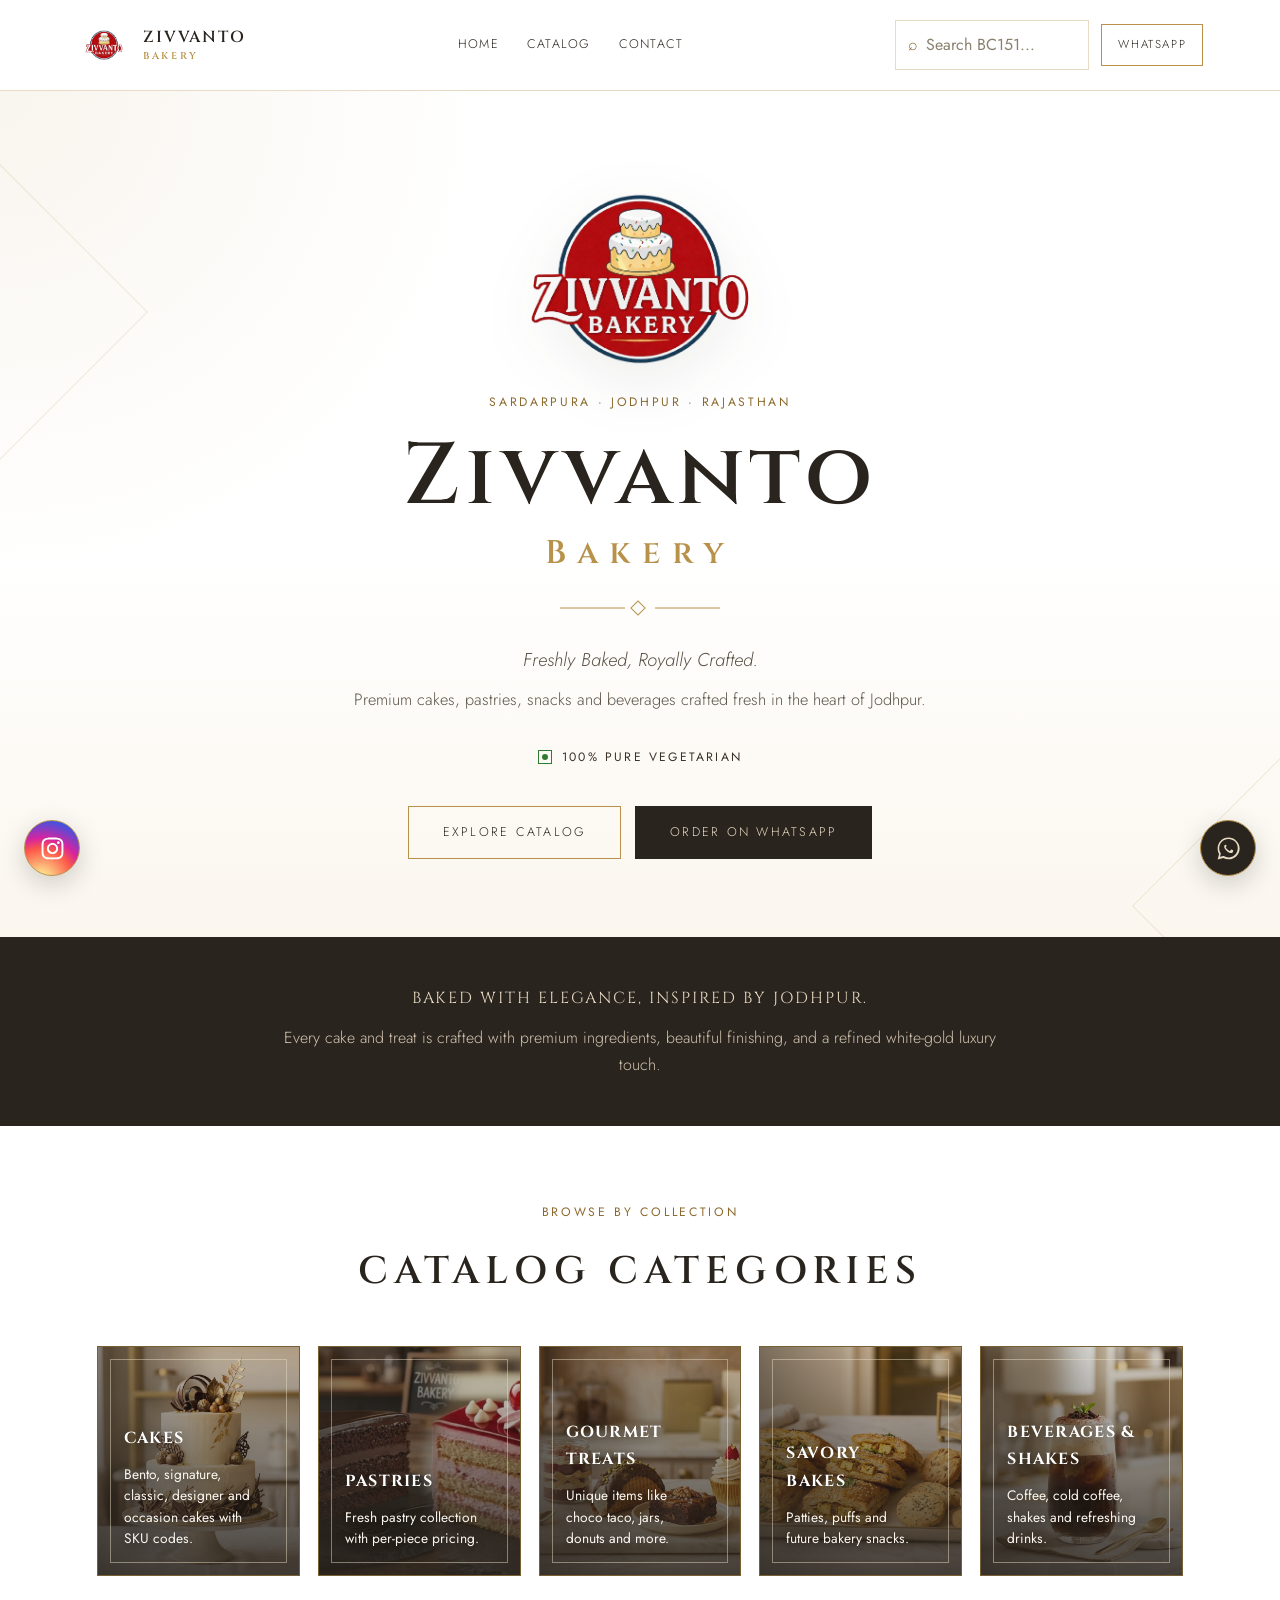
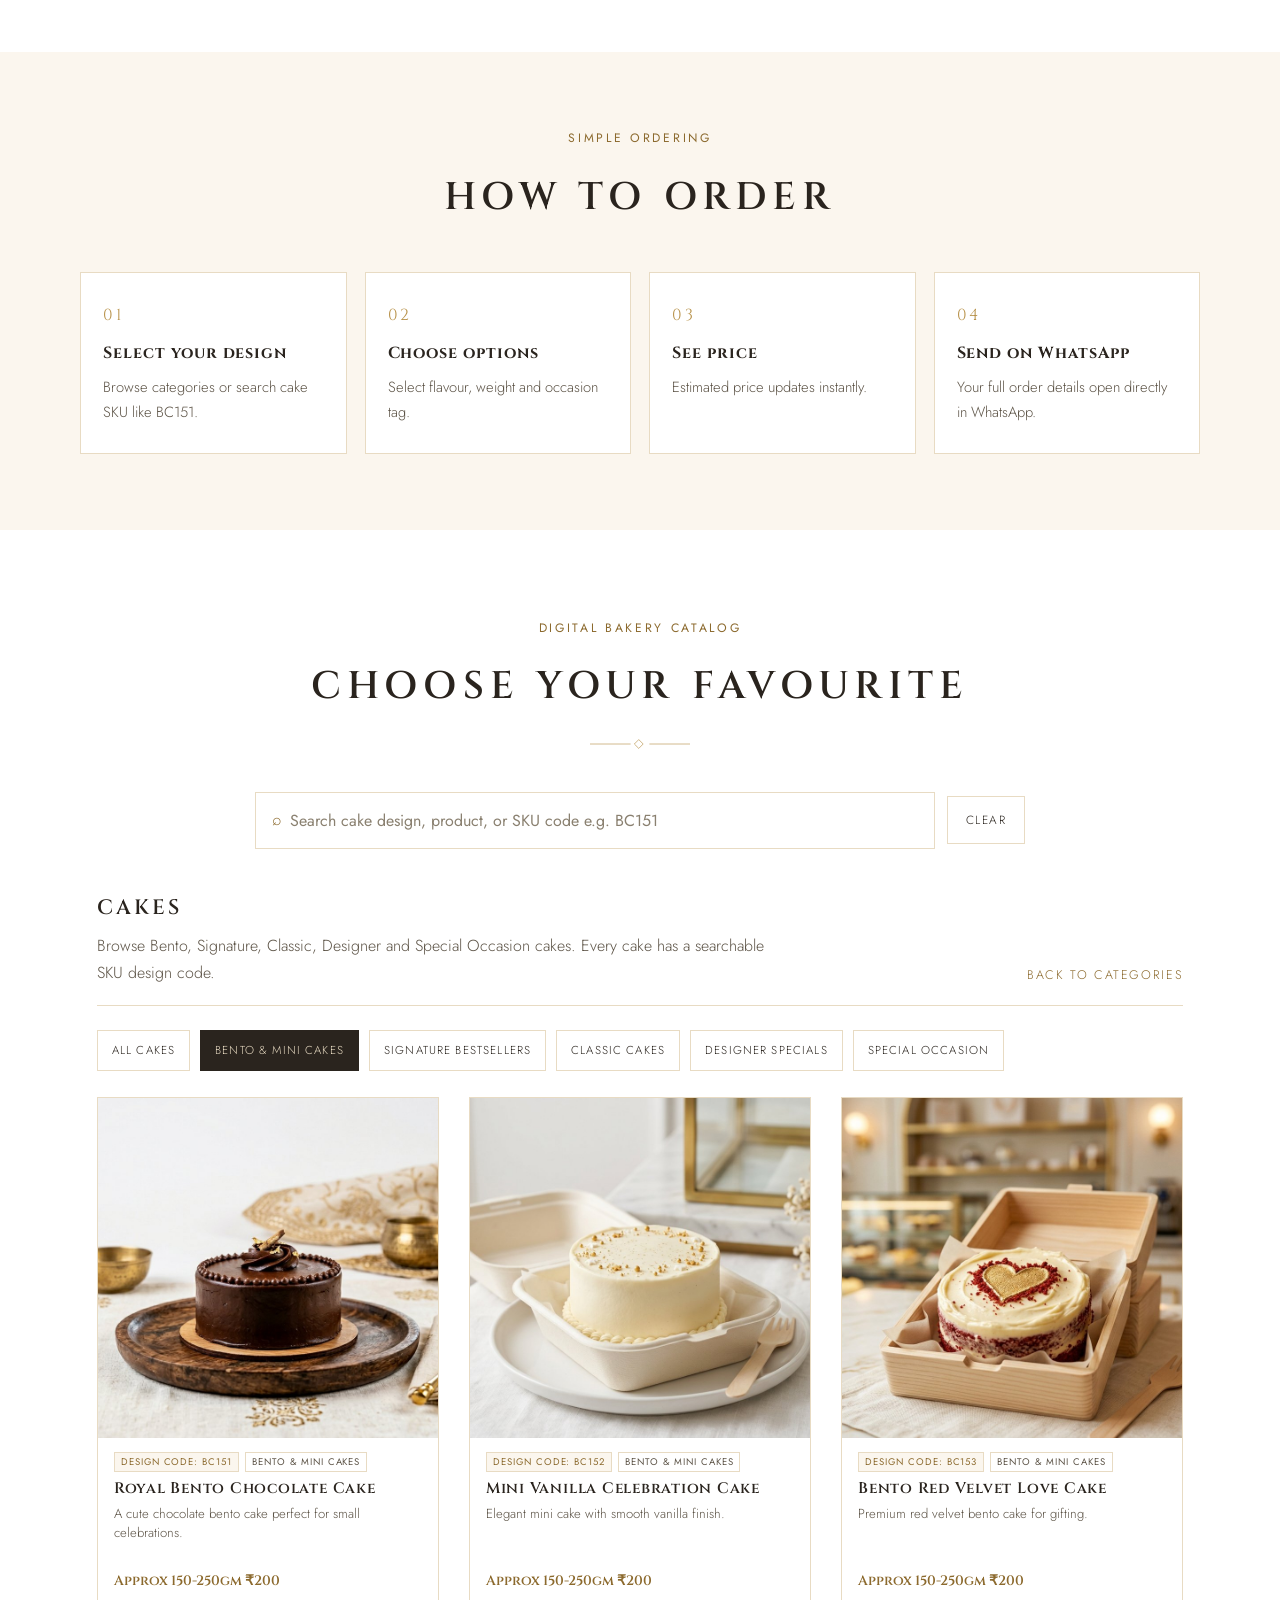
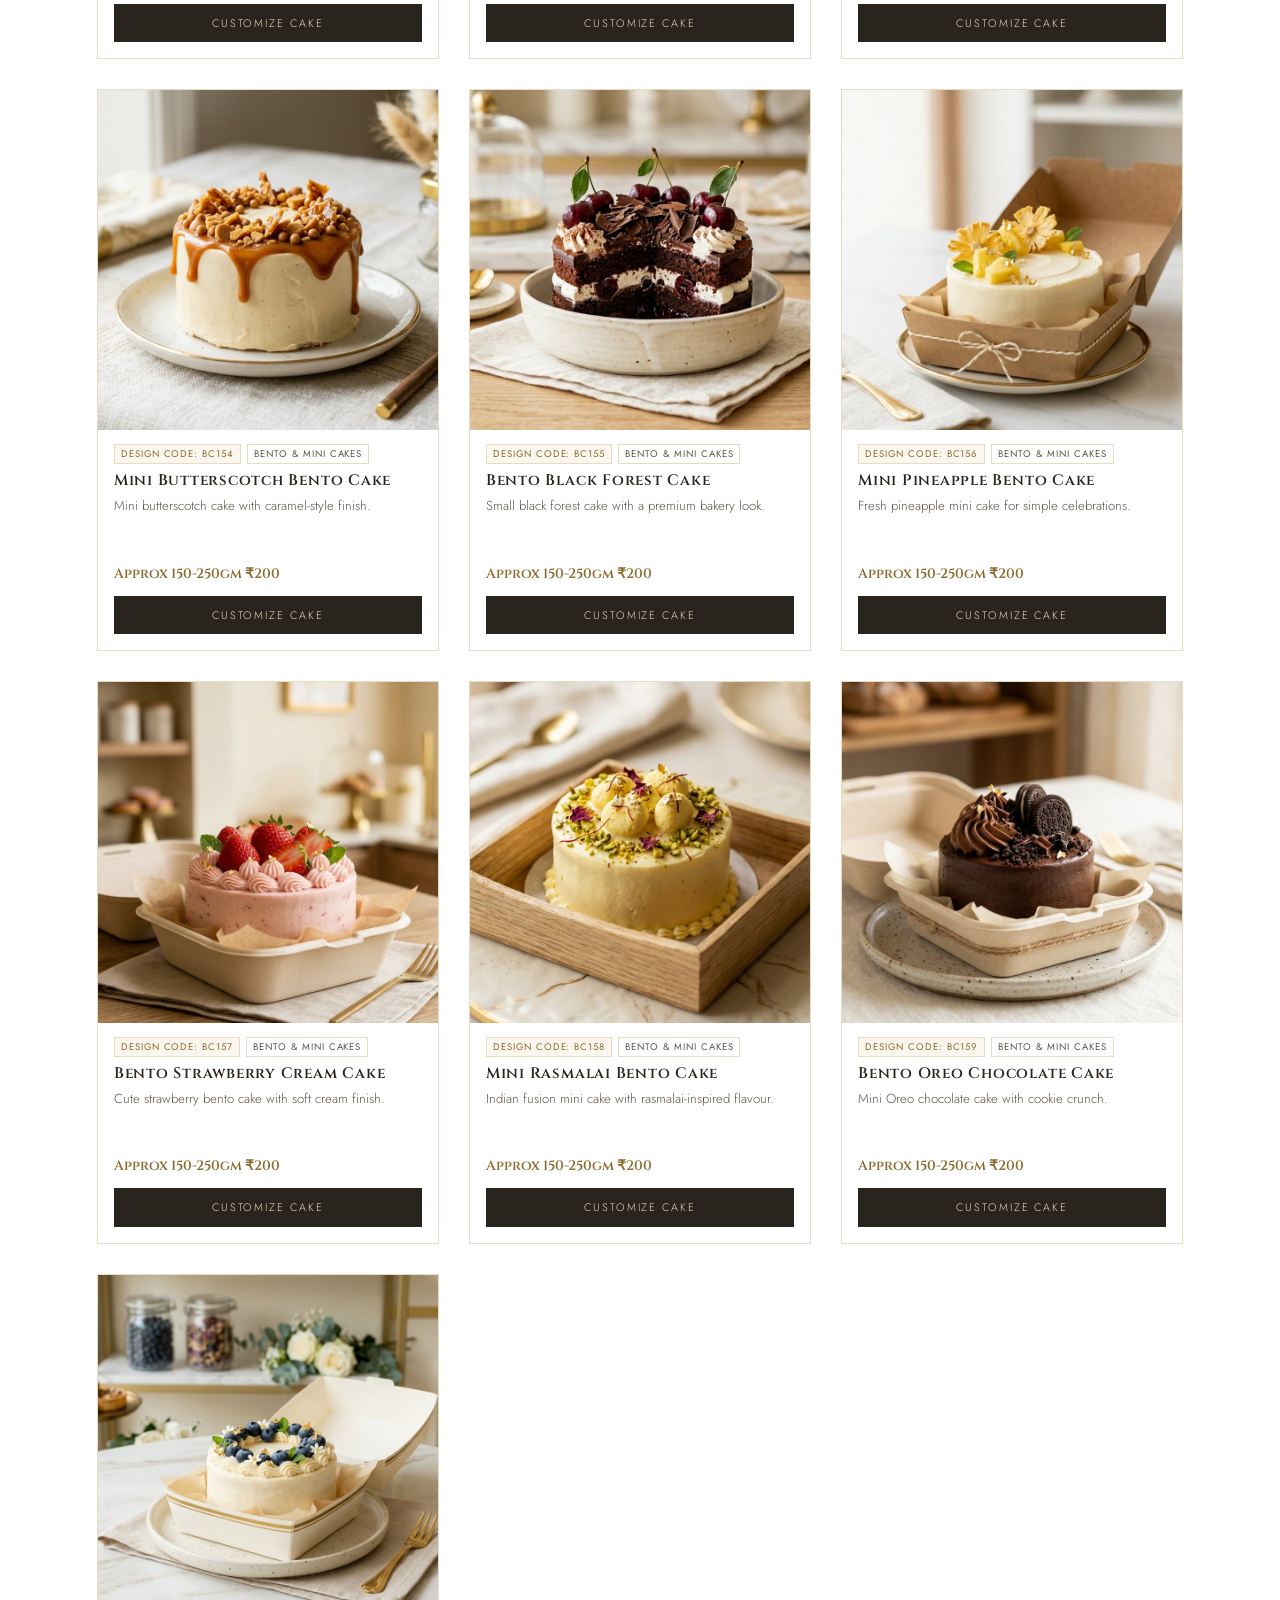
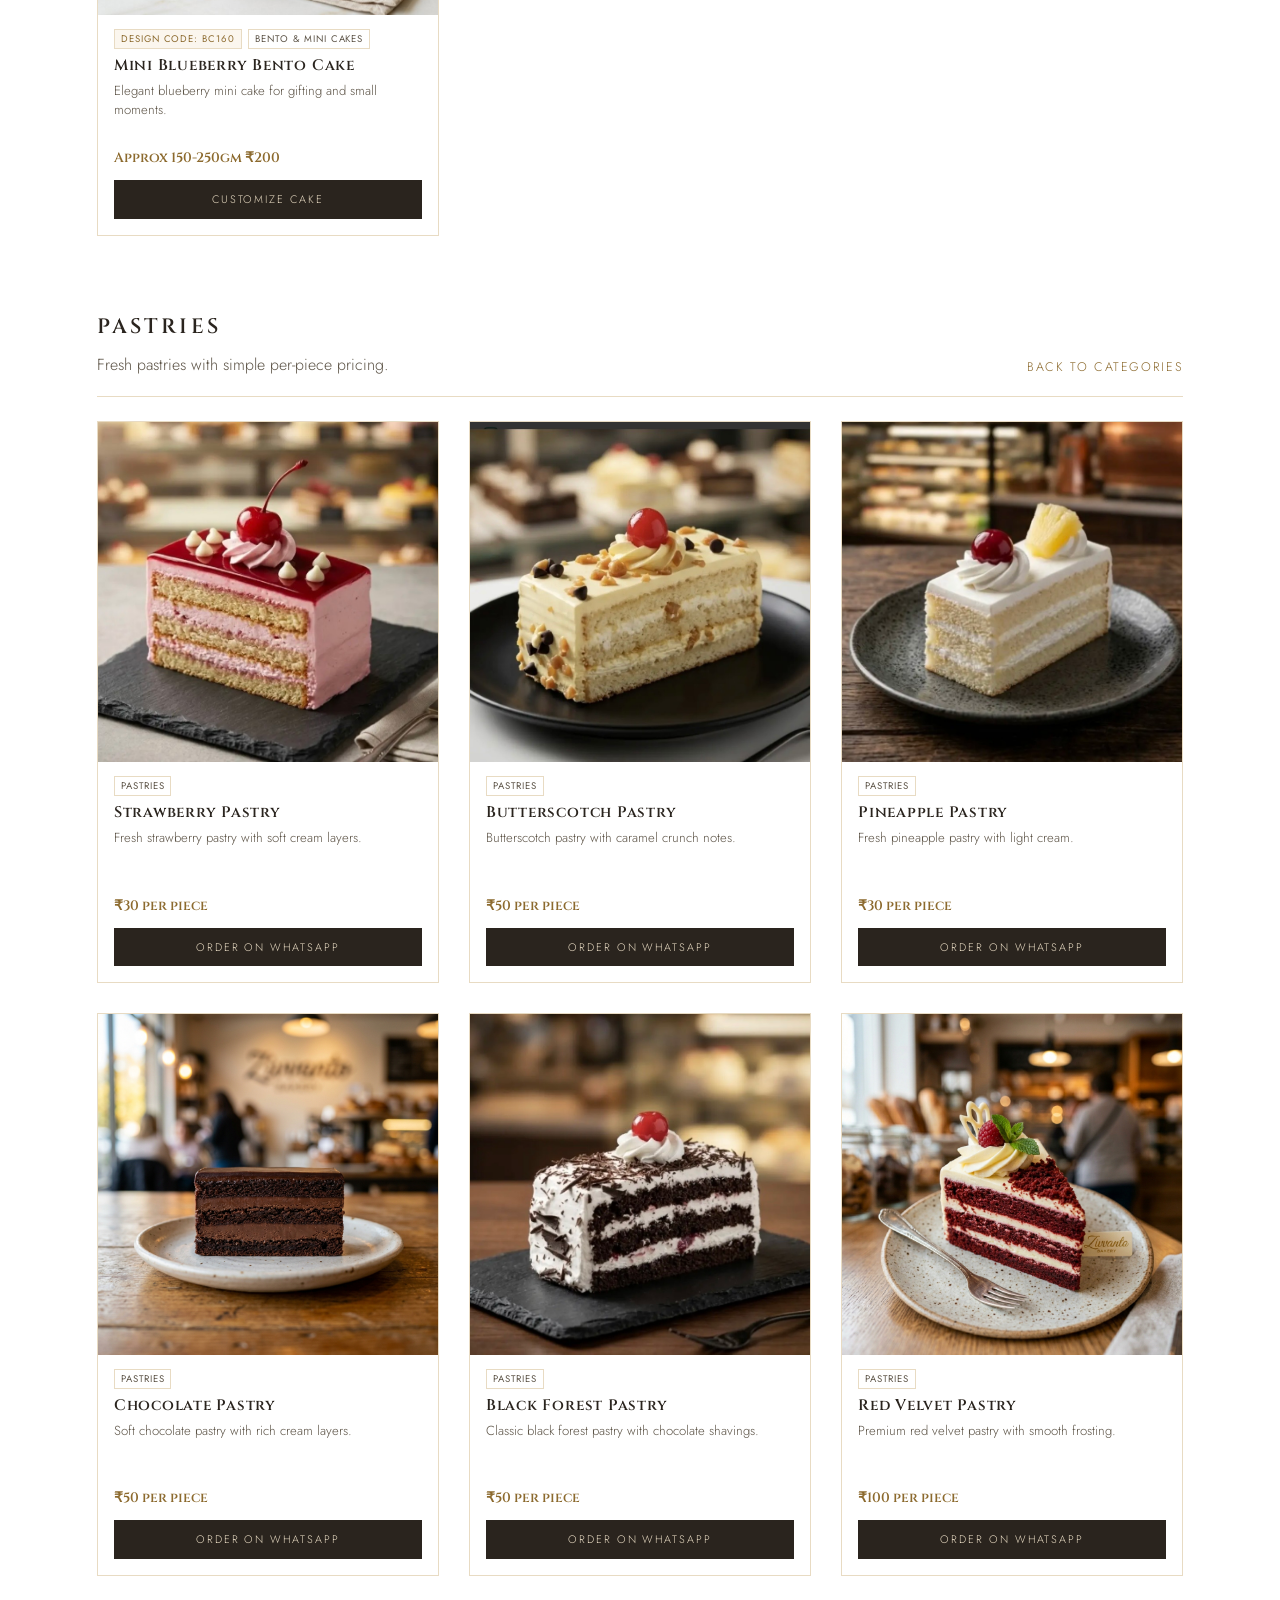
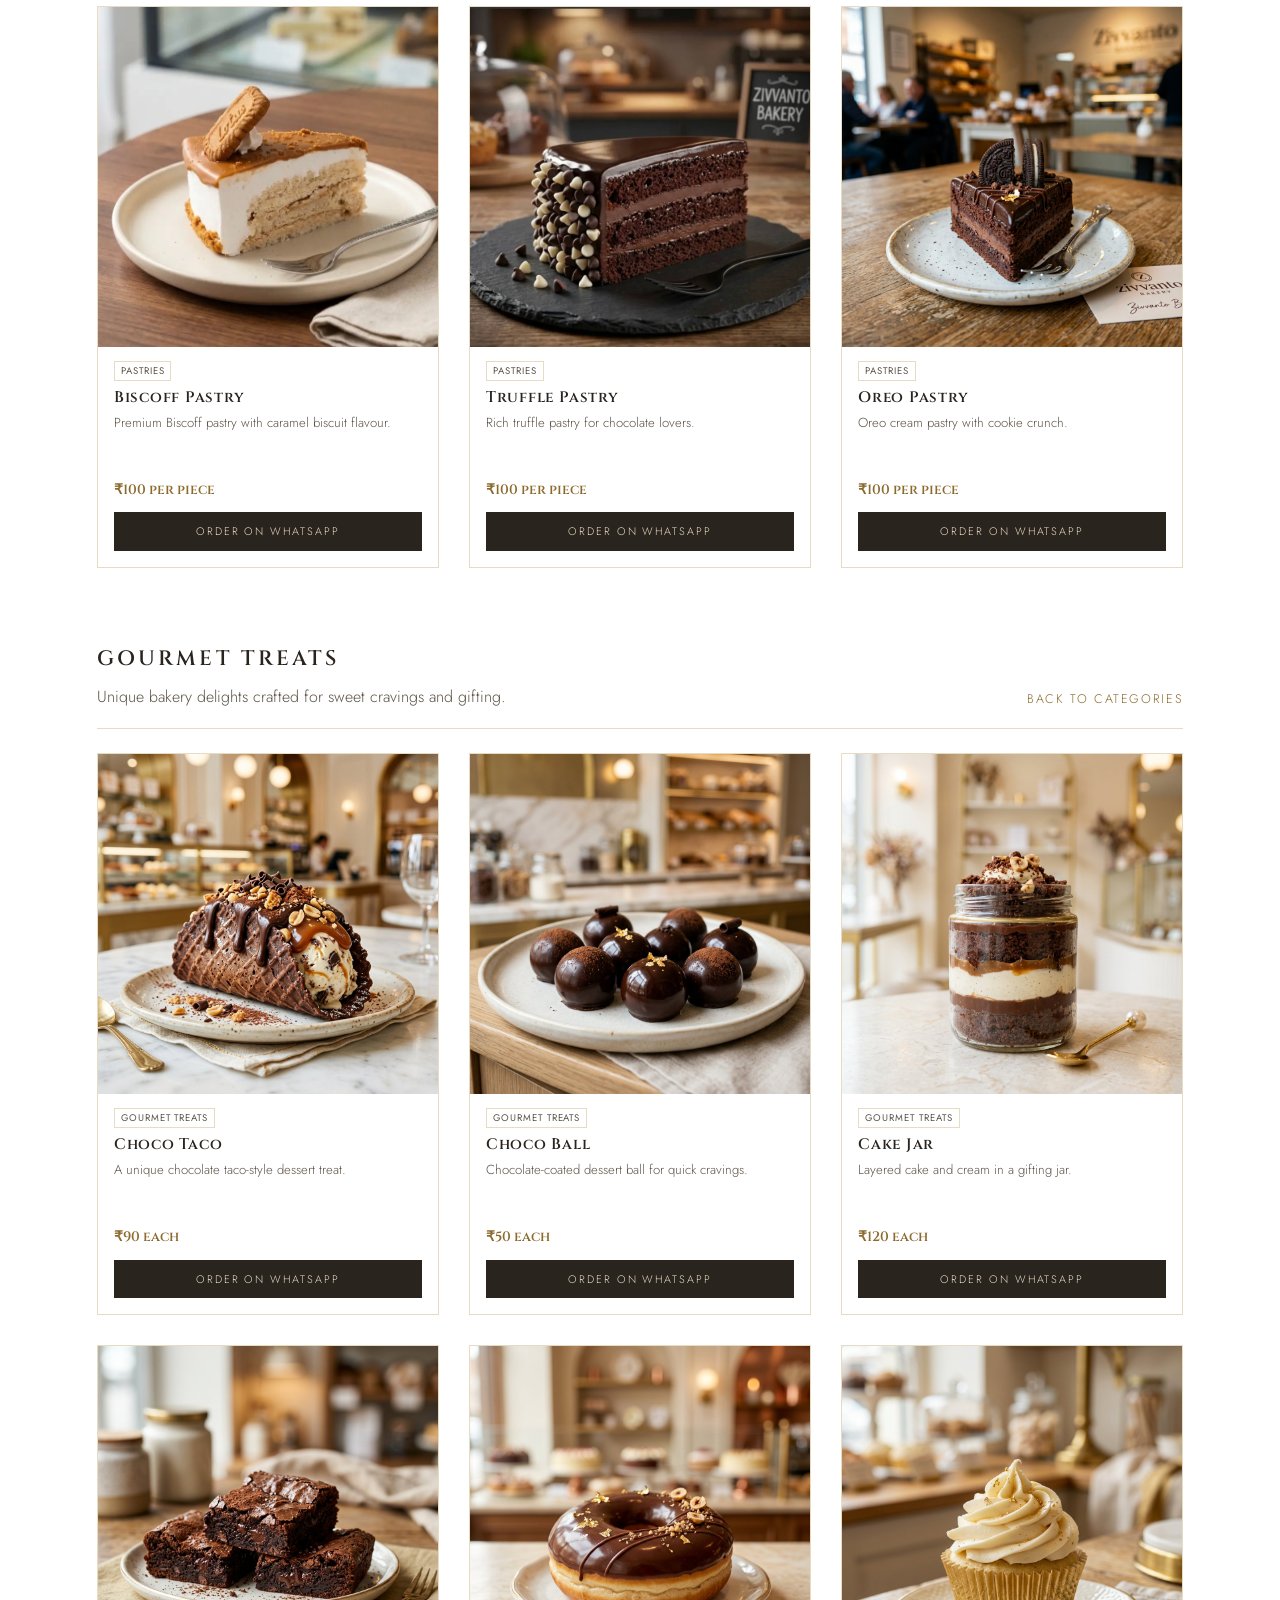
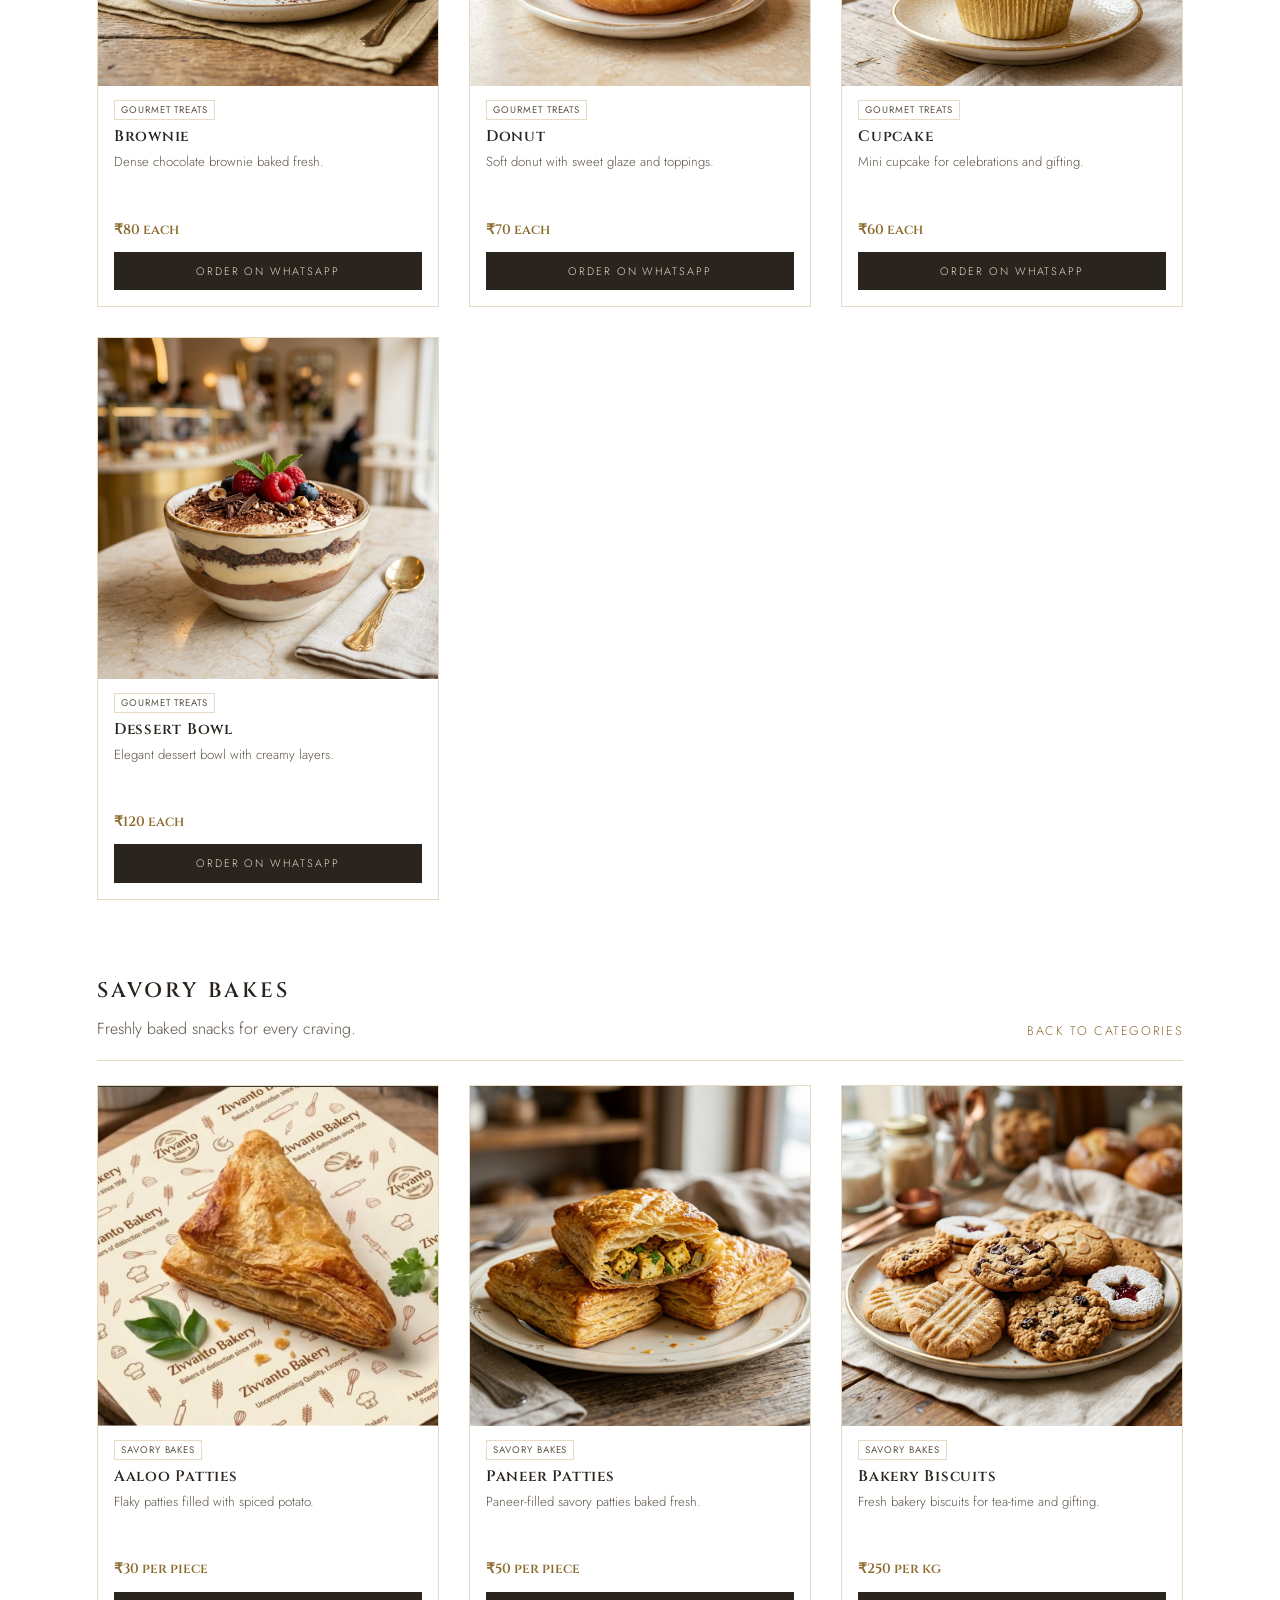
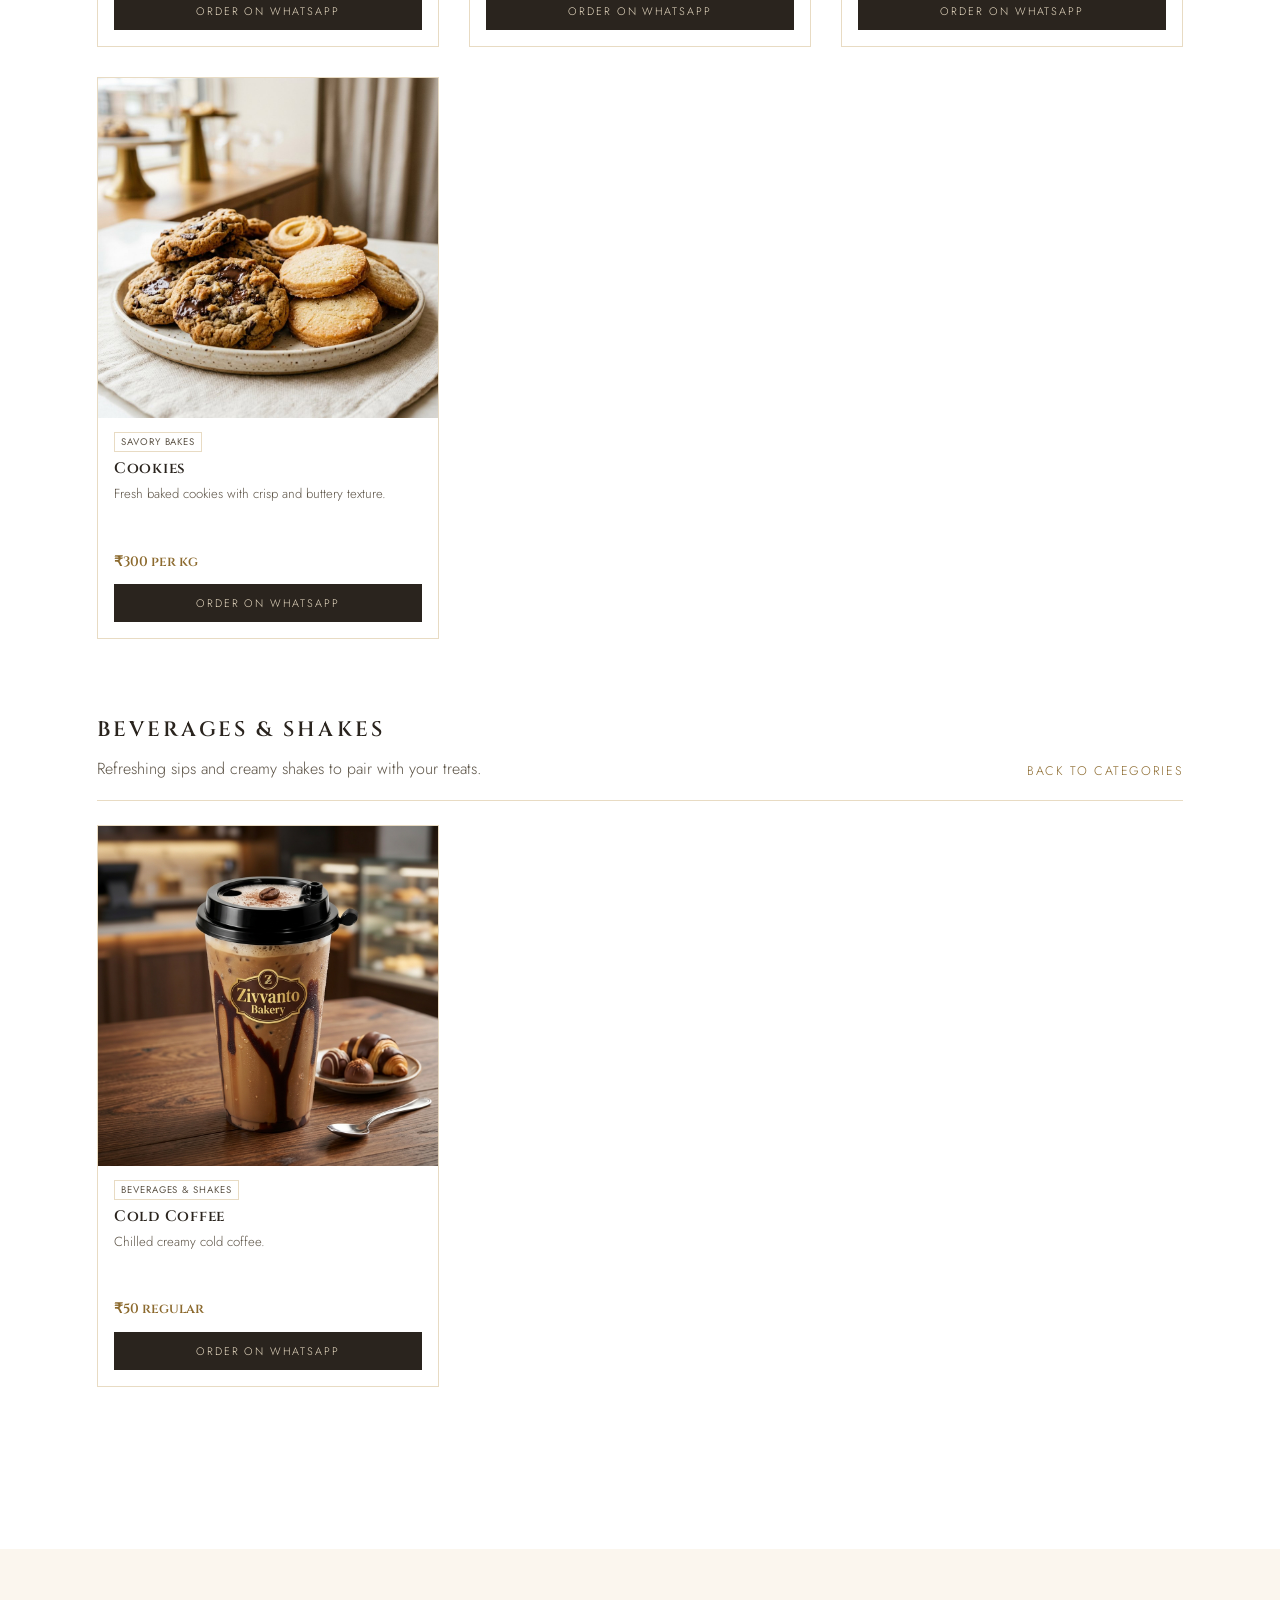
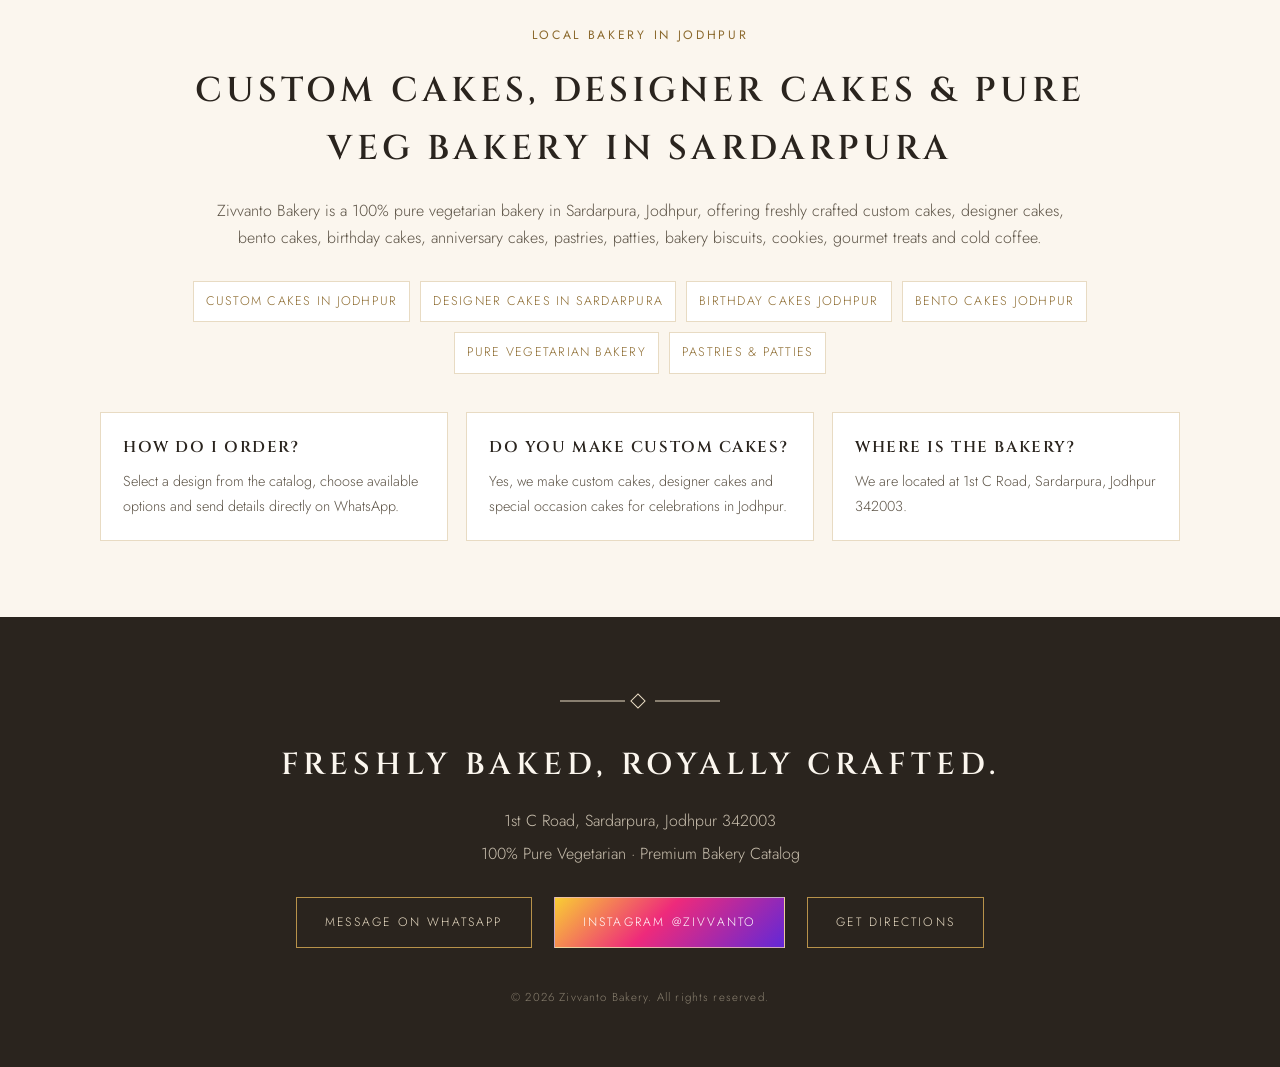
==== commit 525b1ee4: "Add files via upload" ====
--- a/index.html
+++ b/index.html
@@ -1,6 +1,7 @@
 <!DOCTYPE html>
 <html lang="en">
 <head>
+  <meta name="google-site-verification" content="CUXWO58iUV4AG-aBhK5iUswkTVBXBUYgH0zLQgH5ZtE" />
   <meta charset="UTF-8" />
   <meta name="viewport" content="width=device-width, initial-scale=1.0" />
   <title>Zivvanto Bakery Jodhpur | Custom Cakes, Designer Cakes & Pastries in Sardarpura</title>
